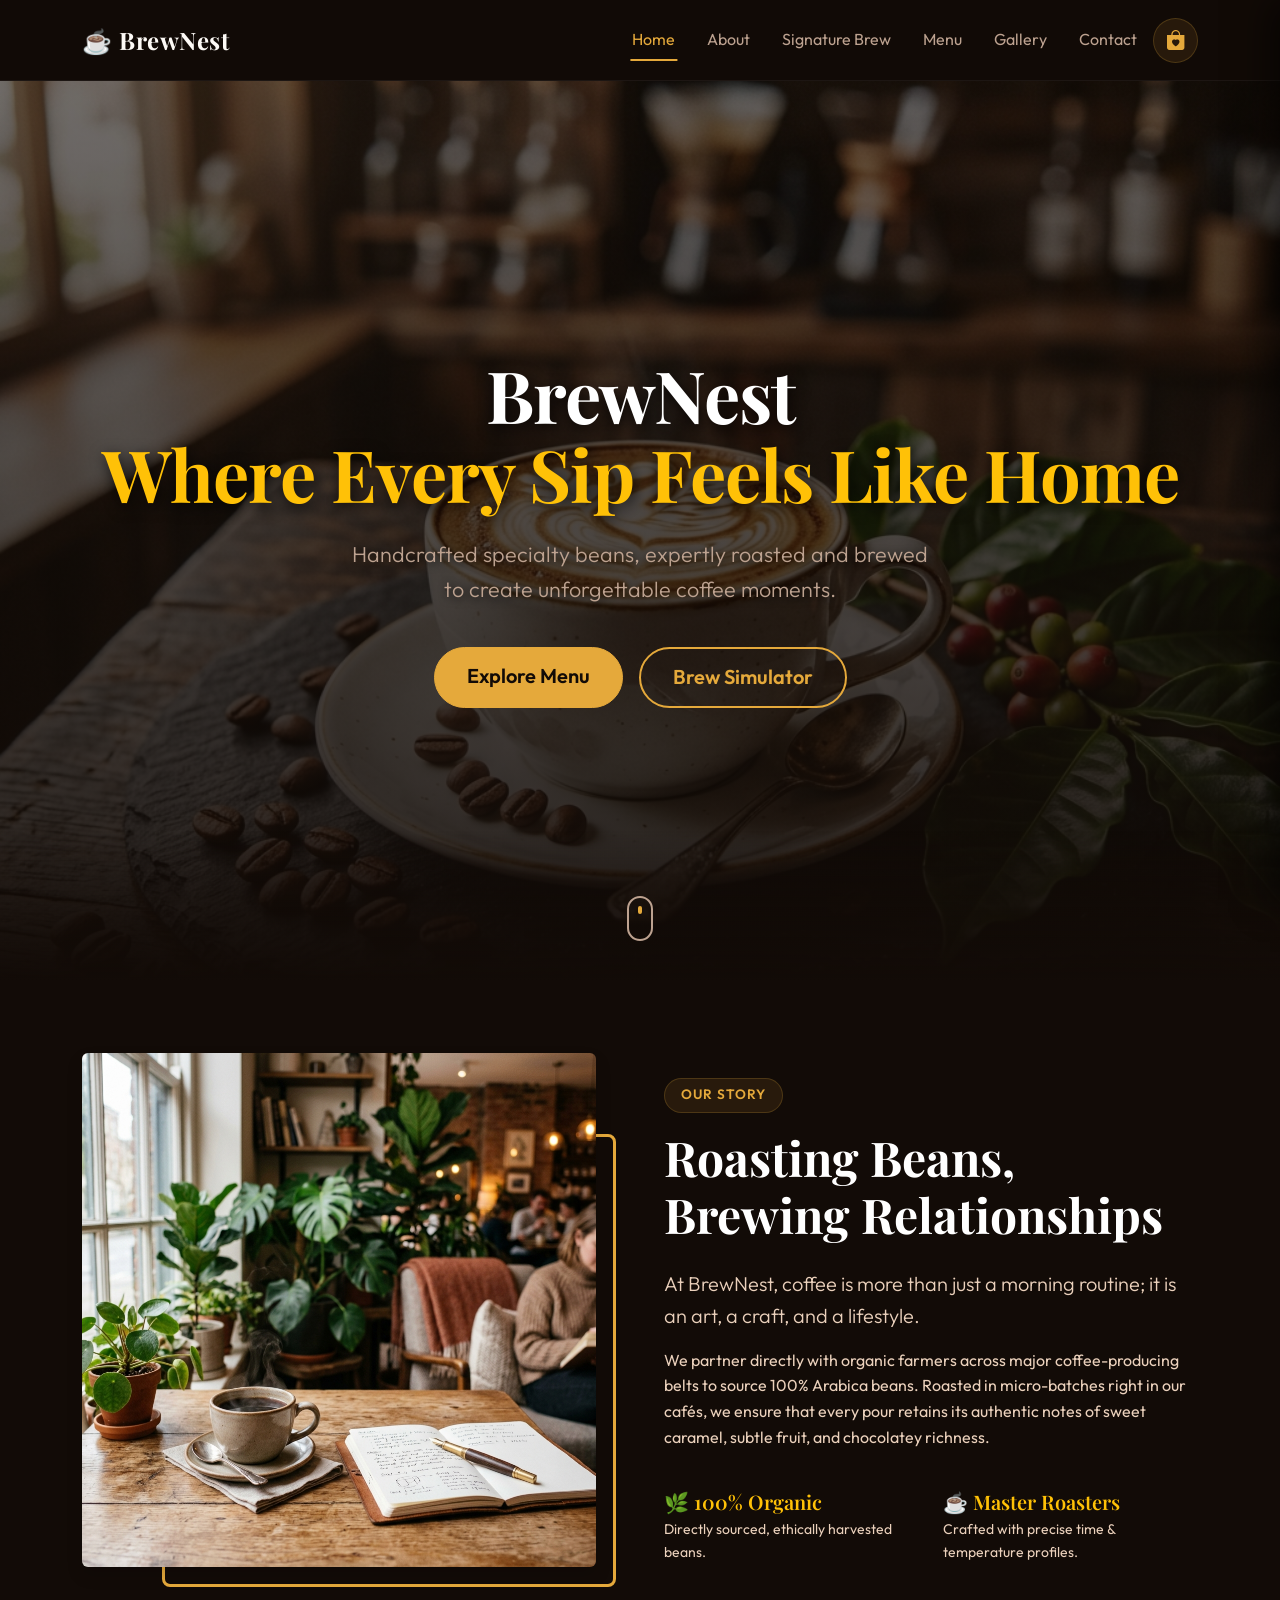
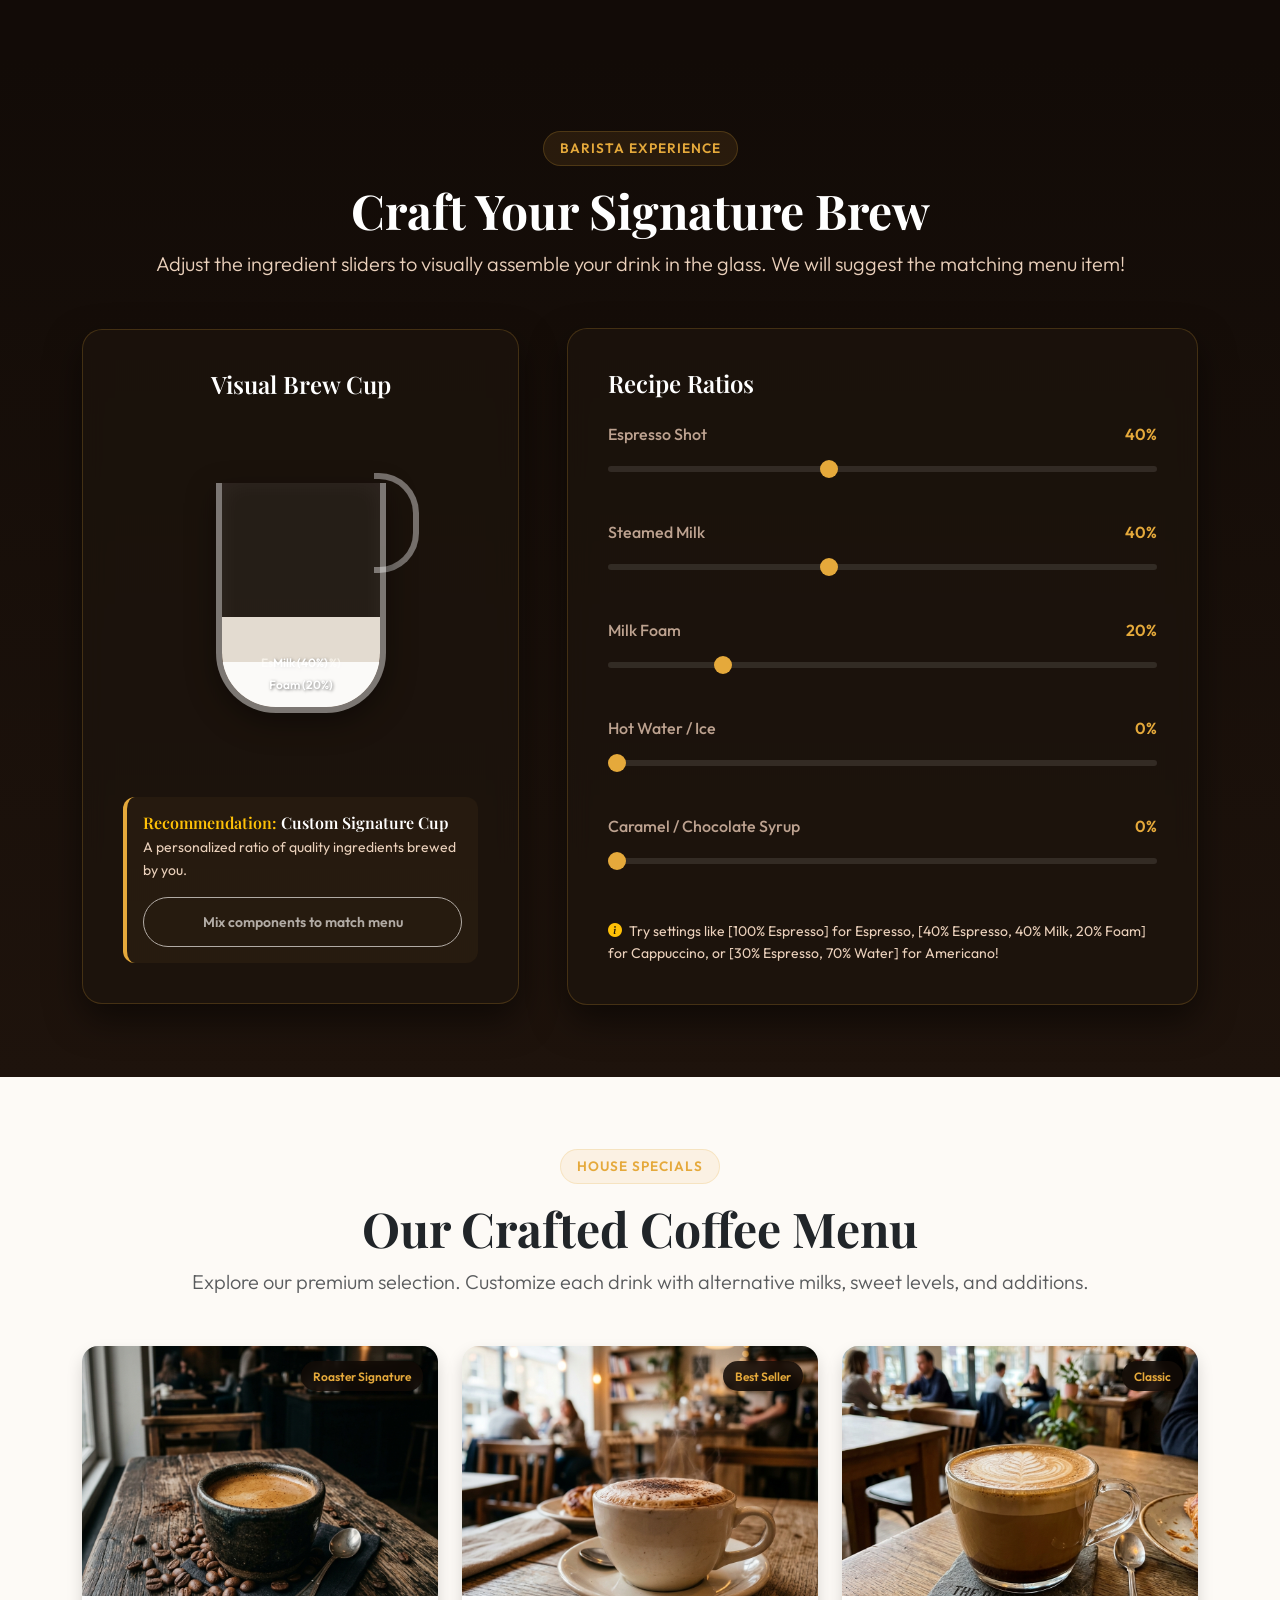
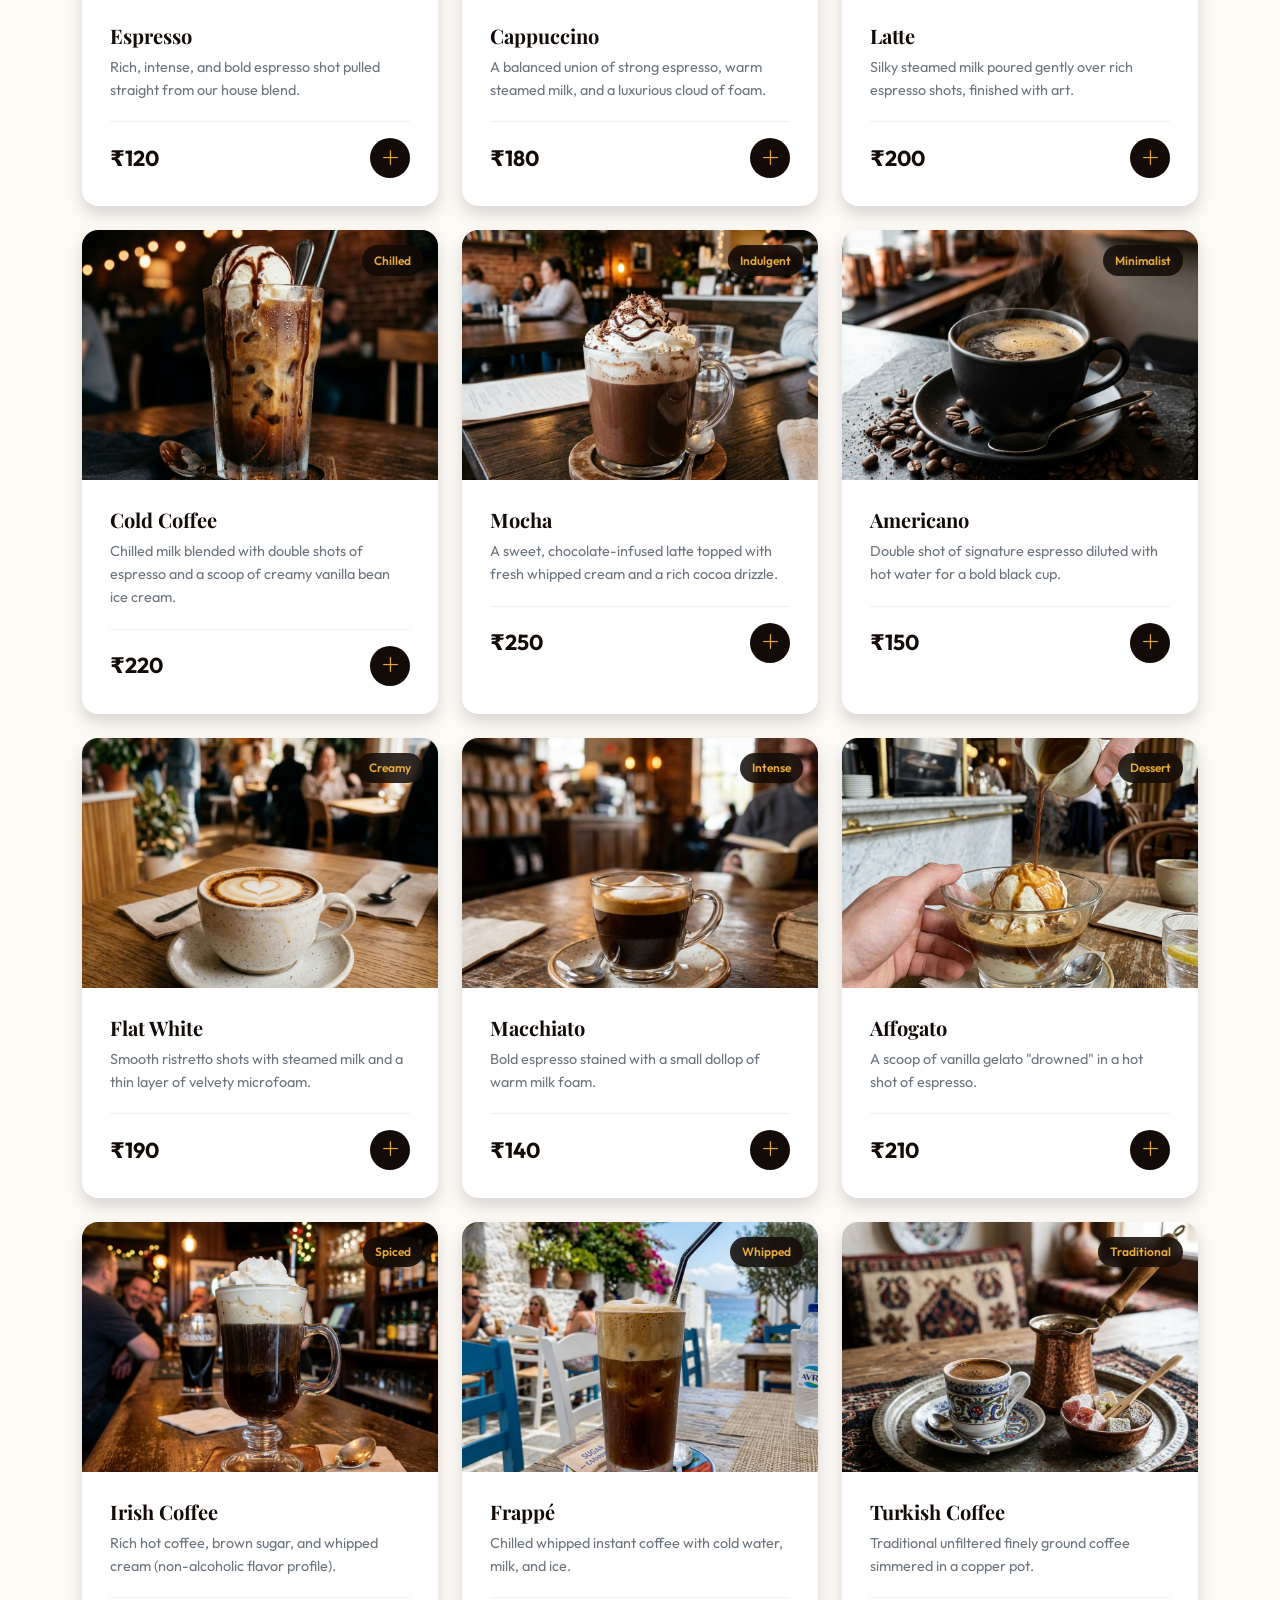
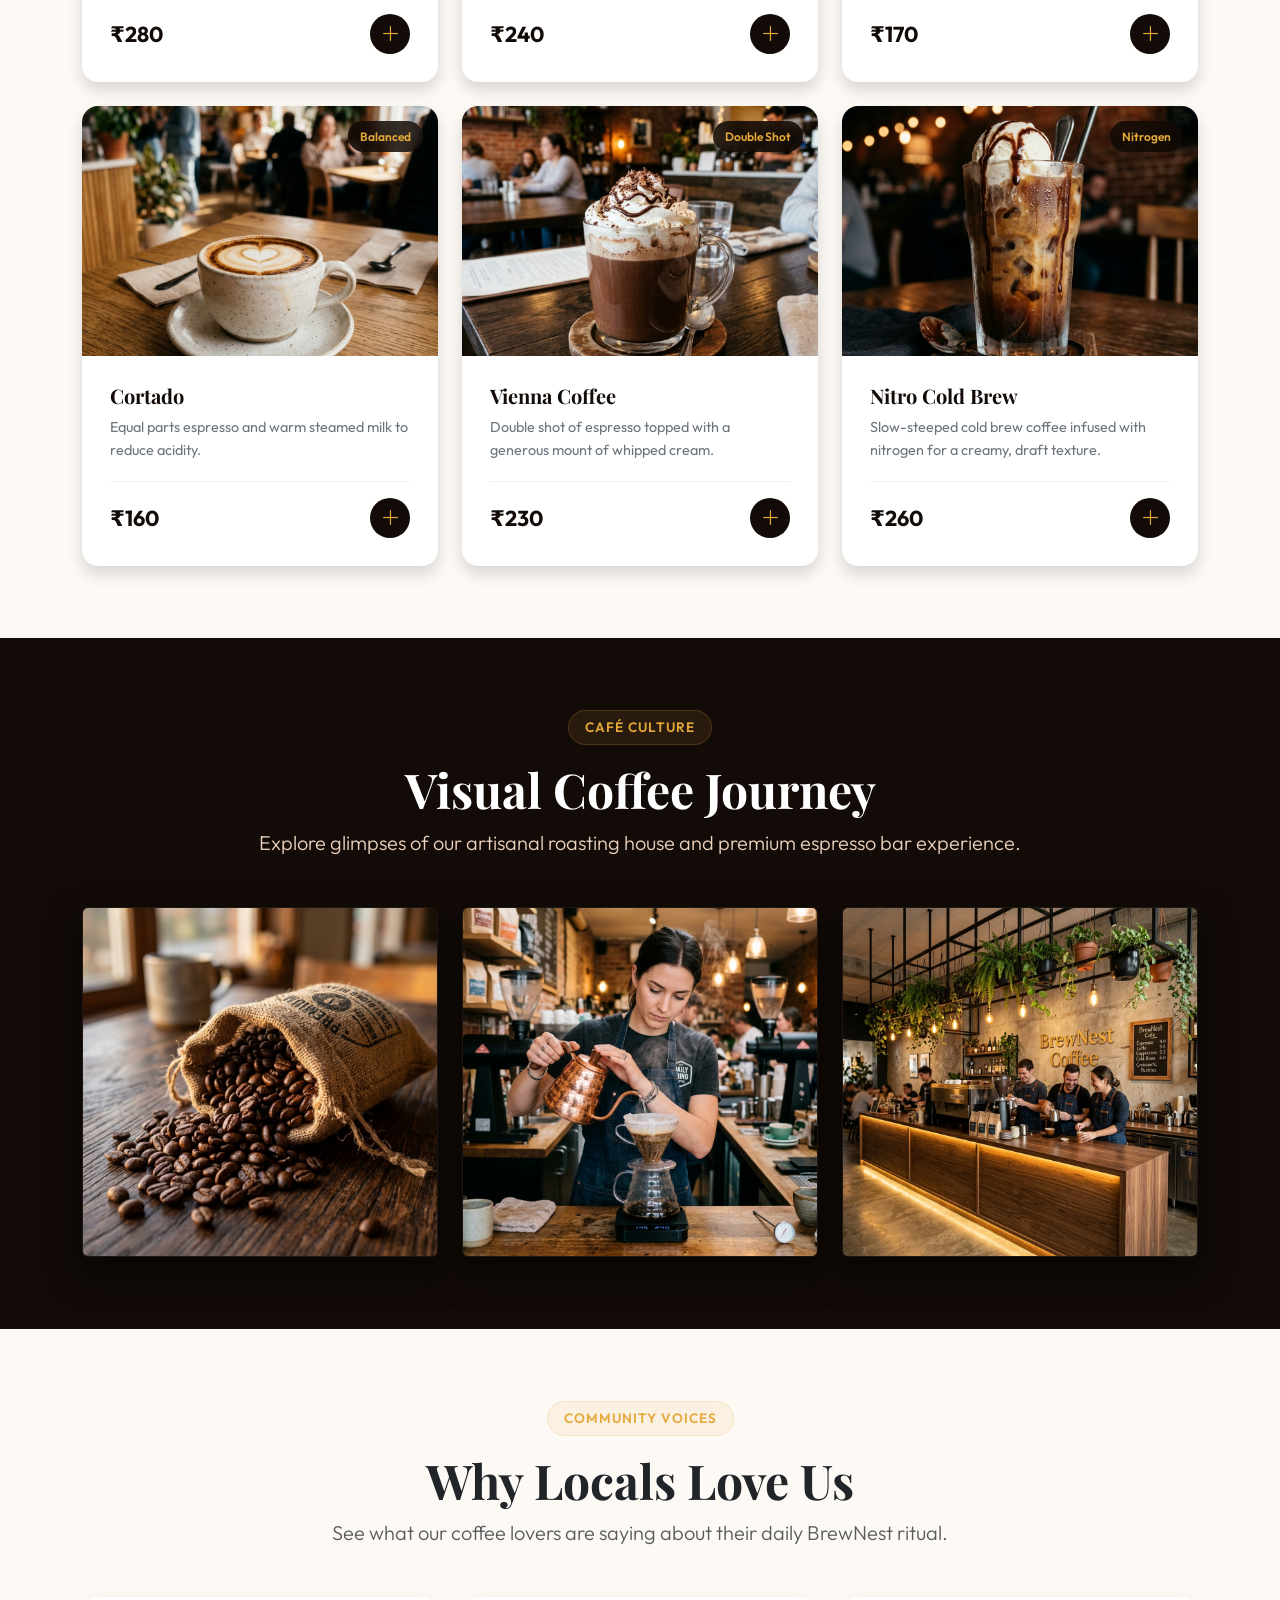
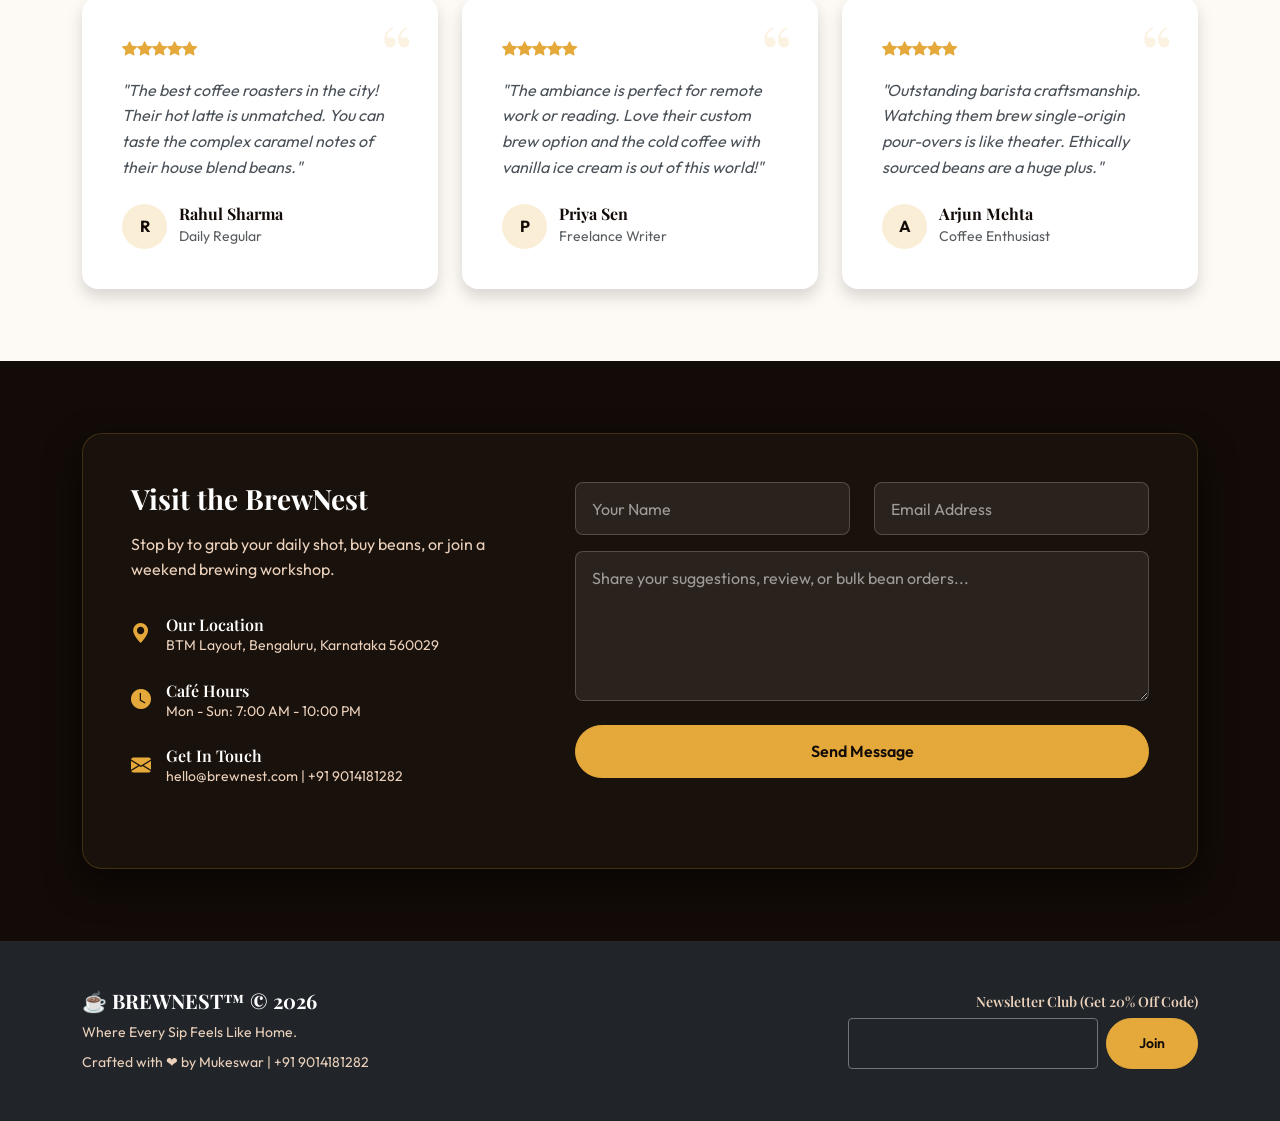
==== index.html @ 6720870b "Initial commit - BrewNest Coffee Website" ====
<!DOCTYPE html>
<html lang="en">
<head>
  <meta charset="UTF-8">
  <meta name="viewport" content="width=device-width, initial-scale=1.0">
  <title>BrewNest | Specialty Roasters & Café</title>
  
  <!-- Bootstrap 5 CSS -->
  <link href="https://cdn.jsdelivr.net/npm/bootstrap@5.3.3/dist/css/bootstrap.min.css" rel="stylesheet">
  <!-- Bootstrap Icons -->
  <link rel="stylesheet" href="https://cdn.jsdelivr.net/npm/bootstrap-icons@1.11.3/font/bootstrap-icons.min.css">
  <!-- Custom Stylesheet -->
  <link rel="stylesheet" href="css/style.css">
</head>
<body>

  <!-- Navbar -->
  <nav class="navbar navbar-expand-lg navbar-dark bg-dark sticky-top" id="mainNavbar">
    <div class="container">
      <a class="navbar-brand fw-bold" href="#">☕ BrewNest</a>
      
      <div class="d-flex align-items-center gap-3 order-lg-last">
        <!-- Shopping Cart Trigger Button -->
        <button class="cart-btn-trigger" id="cart-trigger" aria-label="Open Cart">
          <i class="bi bi-bag-heart-fill fs-5"></i>
          <span class="cart-badge" id="cartCount" style="display: none;">0</span>
        </button>
        
        <button class="navbar-toggler" type="button" data-bs-toggle="collapse" data-bs-target="#navmenu" aria-controls="navmenu" aria-expanded="false" aria-label="Toggle navigation">
          <span class="navbar-toggler-icon"></span>
        </button>
      </div>

      <div class="collapse navbar-collapse" id="navmenu">
        <ul class="navbar-nav ms-auto mb-2 mb-lg-0">
          <li class="nav-item"><a class="nav-link active" href="#home">Home</a></li>
          <li class="nav-item"><a class="nav-link" href="#about">About</a></li>
          <li class="nav-item"><a class="nav-link" href="#brew-configurator">Signature Brew</a></li>
          <li class="nav-item"><a class="nav-link" href="#menu">Menu</a></li>
          <li class="nav-item"><a class="nav-link" href="#gallery">Gallery</a></li>
          <li class="nav-item"><a class="nav-link" href="#contact">Contact</a></li>
        </ul>
      </div>
    </div>
  </nav>

  <!-- Hero Section -->
  <section id="home" class="hero">
    <div class="container text-center text-white relative-z">
      <h1 class="display-2 fw-bold mb-3">BrewNest<br><span class="text-warning">Where Every Sip Feels Like Home</span></h1>
      <p class="lead">Handcrafted specialty beans, expertly roasted and brewed to create unforgettable coffee moments.</p>
      <div class="hero-ctas d-flex gap-3 justify-content-center mt-4 flex-wrap">
        <a href="#menu" class="btn btn-gold btn-lg">Explore Menu</a>
        <a href="#brew-configurator" class="btn btn-outline-gold btn-lg">Brew Simulator</a>
      </div>
    </div>
    <!-- Bottom Glow and Parallax overlay -->
    <div class="hero-overlay-gfx"></div>
    <div class="scroll-indicator">
      <div class="scroll-mouse">
        <div class="scroll-wheel"></div>
      </div>
    </div>
  </section>

  <!-- About Section -->
  <section id="about" class="py-5">
    <div class="container py-4">
      <div class="row align-items-center g-5">
        <div class="col-lg-6">
          <div class="about-img-container">
            <img src="images/about.jpg" class="img-fluid rounded shadow" alt="Cozy Coffee Corner">
          </div>
        </div>
        <div class="col-lg-6">
          <span class="about-badge">OUR STORY</span>
          <h2 class="display-5 fw-bold text-white mb-4">Roasting Beans, Brewing Relationships</h2>
          <p class="lead text-muted">
            At BrewNest, coffee is more than just a morning routine; it is an art, a craft, and a lifestyle. 
          </p>
          <p class="text-muted">
            We partner directly with organic farmers across major coffee-producing belts to source 100% Arabica beans. Roasted in micro-batches right in our cafés, we ensure that every pour retains its authentic notes of sweet caramel, subtle fruit, and chocolatey richness.
          </p>
          <div class="row g-4 mt-2">
            <div class="col-sm-6">
              <h5 class="text-warning mb-1">🌿 100% Organic</h5>
              <p class="small text-muted mb-0">Directly sourced, ethically harvested beans.</p>
            </div>
            <div class="col-sm-6">
              <h5 class="text-warning mb-1">☕ Master Roasters</h5>
              <p class="small text-muted mb-0">Crafted with precise time & temperature profiles.</p>
            </div>
          </div>
        </div>
      </div>
    </div>
  </section>

  <!-- Interactive Brew Configurator Section -->
  <section id="brew-configurator" class="py-5">
    <div class="container py-4">
      <div class="text-center mb-5">
        <span class="about-badge">BARISTA EXPERIENCE</span>
        <h2 class="display-5 fw-bold text-white">Craft Your Signature Brew</h2>
        <p class="lead text-muted max-600 mx-auto">Adjust the ingredient sliders to visually assemble your drink in the glass. We will suggest the matching menu item!</p>
      </div>

      <div class="row align-items-center g-5">
        <!-- The visual Mug simulator -->
        <div class="col-lg-5">
          <div class="glass-panel brew-card text-center d-flex flex-column justify-content-between h-100">
            <h4 class="text-white mb-4">Visual Brew Cup</h4>
            
            <div class="cup-container">
              <div class="glass-mug">
                <!-- Liquid layers -->
                <div class="liquid-layer layer-foam" id="layerFoam"></div>
                <div class="liquid-layer layer-milk" id="layerMilk"></div>
                <div class="liquid-layer layer-espresso" id="layerEspresso"></div>
                <div class="liquid-layer layer-syrup" id="layerSyrup"></div>
                <div class="liquid-layer layer-water" id="layerWater"></div>
              </div>
              <div class="glass-handle"></div>
            </div>

            <!-- Dynamic Recommendation Box -->
            <div class="brew-feedback-box p-3 mt-4 text-start">
              <h6 class="text-warning mb-1">Recommendation: <span id="recommendedDrinkName" class="text-white">Custom Brew</span></h6>
              <p class="small text-muted mb-3" id="recommendedDrinkDesc">Mix ingredients to discover matches.</p>
              <button class="btn btn-gold btn-sm w-100" id="btnBrewAdd" disabled>Mix components to match menu</button>
            </div>
          </div>
        </div>

        <!-- The sliders -->
        <div class="col-lg-7">
          <div class="glass-panel brew-card h-100 d-flex flex-column justify-content-center">
            <h4 class="text-white mb-4">Recipe Ratios</h4>
            
            <div class="brew-sliders">
              <!-- Espresso Slider -->
              <div class="mb-4">
                <label for="sliderEspresso" class="form-label">Espresso Shot <span id="espressoVal">40%</span></label>
                <input type="range" class="brew-slider-input" id="sliderEspresso" min="0" max="100" value="40">
              </div>

              <!-- Steamed Milk Slider -->
              <div class="mb-4">
                <label for="sliderMilk" class="form-label">Steamed Milk <span id="milkVal">40%</span></label>
                <input type="range" class="brew-slider-input" id="sliderMilk" min="0" max="100" value="40">
              </div>

              <!-- Foam Slider -->
              <div class="mb-4">
                <label for="sliderFoam" class="form-label">Milk Foam <span id="foamVal">20%</span></label>
                <input type="range" class="brew-slider-input" id="sliderFoam" min="0" max="100" value="20">
              </div>

              <!-- Water Slider -->
              <div class="mb-4">
                <label for="sliderWater" class="form-label">Hot Water / Ice <span id="waterVal">0%</span></label>
                <input type="range" class="brew-slider-input" id="sliderWater" min="0" max="100" value="0">
              </div>

              <!-- Syrup Slider -->
              <div class="mb-4">
                <label for="sliderSyrup" class="form-label">Caramel / Chocolate Syrup <span id="syrupVal">0%</span></label>
                <input type="range" class="brew-slider-input" id="sliderSyrup" min="0" max="100" value="0">
              </div>
            </div>
            
            <p class="small text-muted mt-2 mb-0"><i class="bi bi-info-circle-fill text-warning me-1"></i> Try settings like [100% Espresso] for Espresso, [40% Espresso, 40% Milk, 20% Foam] for Cappuccino, or [30% Espresso, 70% Water] for Americano!</p>
          </div>
        </div>
      </div>
    </div>
  </section>

  <!-- Menu Section -->
  <section id="menu" class="py-5">
    <div class="container py-4">
      <div class="text-center mb-5">
        <span class="about-badge">HOUSE SPECIALS</span>
        <h2 class="display-5 fw-bold text-dark">Our Crafted Coffee Menu</h2>
        <p class="lead text-muted max-600 mx-auto">Explore our premium selection. Customize each drink with alternative milks, sweet levels, and additions.</p>
      </div>

      <div class="row g-4">
        <!-- Espresso -->
        <div class="col-md-6 col-lg-4">
          <div class="card menu-card shadow">
            <div class="menu-img-wrap">
              <img src="images/espresso.jpg" alt="Espresso Shot">
              <span class="menu-card-badge">Roaster Signature</span>
            </div>
            <div class="menu-card-body">
              <h5>Espresso</h5>
              <p>Rich, intense, and bold espresso shot pulled straight from our house blend.</p>
              <div class="menu-footer">
                <span class="menu-price">₹120</span>
                <button class="btn-menu-add btn-add-cart-custom" data-drink="espresso" aria-label="Customize Espresso"><i class="bi bi-plus-lg fs-5"></i></button>
              </div>
            </div>
          </div>
        </div>

        <!-- Cappuccino -->
        <div class="col-md-6 col-lg-4">
          <div class="card menu-card shadow">
            <div class="menu-img-wrap">
              <img src="images/cappuccino.jpg" alt="Cappuccino Cup">
              <span class="menu-card-badge">Best Seller</span>
            </div>
            <div class="menu-card-body">
              <h5>Cappuccino</h5>
              <p>A balanced union of strong espresso, warm steamed milk, and a luxurious cloud of foam.</p>
              <div class="menu-footer">
                <span class="menu-price">₹180</span>
                <button class="btn-menu-add btn-add-cart-custom" data-drink="cappuccino" aria-label="Customize Cappuccino"><i class="bi bi-plus-lg fs-5"></i></button>
              </div>
            </div>
          </div>
        </div>

        <!-- Latte -->
        <div class="col-md-6 col-lg-4">
          <div class="card menu-card shadow">
            <div class="menu-img-wrap">
              <img src="images/latte.jpg" alt="Caffe Latte Art">
              <span class="menu-card-badge">Classic</span>
            </div>
            <div class="menu-card-body">
              <h5>Latte</h5>
              <p>Silky steamed milk poured gently over rich espresso shots, finished with art.</p>
              <div class="menu-footer">
                <span class="menu-price">₹200</span>
                <button class="btn-menu-add btn-add-cart-custom" data-drink="latte" aria-label="Customize Latte"><i class="bi bi-plus-lg fs-5"></i></button>
              </div>
            </div>
          </div>
        </div>

        <!-- Cold Coffee -->
        <div class="col-md-6 col-lg-4">
          <div class="card menu-card shadow">
            <div class="menu-img-wrap">
              <img src="images/coldcoffee.jpg" alt="Iced Cold Coffee">
              <span class="menu-card-badge">Chilled</span>
            </div>
            <div class="menu-card-body">
              <h5>Cold Coffee</h5>
              <p>Chilled milk blended with double shots of espresso and a scoop of creamy vanilla bean ice cream.</p>
              <div class="menu-footer">
                <span class="menu-price">₹220</span>
                <button class="btn-menu-add btn-add-cart-custom" data-drink="coldcoffee" aria-label="Customize Cold Coffee"><i class="bi bi-plus-lg fs-5"></i></button>
              </div>
            </div>
          </div>
        </div>

        <!-- Mocha -->
        <div class="col-md-6 col-lg-4">
          <div class="card menu-card shadow">
            <div class="menu-img-wrap">
              <img src="images/mocha.jpg" alt="Caffe Mocha with Cream">
              <span class="menu-card-badge">Indulgent</span>
            </div>
            <div class="menu-card-body">
              <h5>Mocha</h5>
              <p>A sweet, chocolate-infused latte topped with fresh whipped cream and a rich cocoa drizzle.</p>
              <div class="menu-footer">
                <span class="menu-price">₹250</span>
                <button class="btn-menu-add btn-add-cart-custom" data-drink="mocha" aria-label="Customize Mocha"><i class="bi bi-plus-lg fs-5"></i></button>
              </div>
            </div>
          </div>
        </div>

        <!-- Americano -->
        <div class="col-md-6 col-lg-4">
          <div class="card menu-card shadow">
            <div class="menu-img-wrap">
              <img src="images/americano.jpg" alt="Americano Coffee Cup">
              <span class="menu-card-badge">Minimalist</span>
            </div>
            <div class="menu-card-body">
              <h5>Americano</h5>
              <p>Double shot of signature espresso diluted with hot water for a bold black cup.</p>
              <div class="menu-footer">
                <span class="menu-price">₹150</span>
                <button class="btn-menu-add btn-add-cart-custom" data-drink="americano" aria-label="Customize Americano"><i class="bi bi-plus-lg fs-5"></i></button>
              </div>
            </div>
          </div>
        </div>

        <!-- Flat White -->
        <div class="col-md-6 col-lg-4">
          <div class="card menu-card shadow">
            <div class="menu-img-wrap">
              <img src="images/flatwhite.jpg" alt="Flat White">
              <span class="menu-card-badge">Creamy</span>
            </div>
            <div class="menu-card-body">
              <h5>Flat White</h5>
              <p>Smooth ristretto shots with steamed milk and a thin layer of velvety microfoam.</p>
              <div class="menu-footer">
                <span class="menu-price">₹190</span>
                <button class="btn-menu-add btn-add-cart-custom" data-drink="flatwhite" aria-label="Customize Flat White"><i class="bi bi-plus-lg fs-5"></i></button>
              </div>
            </div>
          </div>
        </div>

        <!-- Macchiato -->
        <div class="col-md-6 col-lg-4">
          <div class="card menu-card shadow">
            <div class="menu-img-wrap">
              <img src="images/macchiato.jpg" alt="Macchiato">
              <span class="menu-card-badge">Intense</span>
            </div>
            <div class="menu-card-body">
              <h5>Macchiato</h5>
              <p>Bold espresso stained with a small dollop of warm milk foam.</p>
              <div class="menu-footer">
                <span class="menu-price">₹140</span>
                <button class="btn-menu-add btn-add-cart-custom" data-drink="macchiato" aria-label="Customize Macchiato"><i class="bi bi-plus-lg fs-5"></i></button>
              </div>
            </div>
          </div>
        </div>

        <!-- Affogato -->
        <div class="col-md-6 col-lg-4">
          <div class="card menu-card shadow">
            <div class="menu-img-wrap">
              <img src="images/affogato.jpg" alt="Affogato">
              <span class="menu-card-badge">Dessert</span>
            </div>
            <div class="menu-card-body">
              <h5>Affogato</h5>
              <p>A scoop of vanilla gelato "drowned" in a hot shot of espresso.</p>
              <div class="menu-footer">
                <span class="menu-price">₹210</span>
                <button class="btn-menu-add btn-add-cart-custom" data-drink="affogato" aria-label="Customize Affogato"><i class="bi bi-plus-lg fs-5"></i></button>
              </div>
            </div>
          </div>
        </div>

        <!-- Irish Coffee -->
        <div class="col-md-6 col-lg-4">
          <div class="card menu-card shadow">
            <div class="menu-img-wrap">
              <img src="images/irishcoffee.jpg" alt="Irish Coffee">
              <span class="menu-card-badge">Spiced</span>
            </div>
            <div class="menu-card-body">
              <h5>Irish Coffee</h5>
              <p>Rich hot coffee, brown sugar, and whipped cream (non-alcoholic flavor profile).</p>
              <div class="menu-footer">
                <span class="menu-price">₹280</span>
                <button class="btn-menu-add btn-add-cart-custom" data-drink="irishcoffee" aria-label="Customize Irish Coffee"><i class="bi bi-plus-lg fs-5"></i></button>
              </div>
            </div>
          </div>
        </div>

        <!-- Frappé -->
        <div class="col-md-6 col-lg-4">
          <div class="card menu-card shadow">
            <div class="menu-img-wrap">
              <img src="images/frappe.jpg" alt="Frappé">
              <span class="menu-card-badge">Whipped</span>
            </div>
            <div class="menu-card-body">
              <h5>Frappé</h5>
              <p>Chilled whipped instant coffee with cold water, milk, and ice.</p>
              <div class="menu-footer">
                <span class="menu-price">₹240</span>
                <button class="btn-menu-add btn-add-cart-custom" data-drink="frappe" aria-label="Customize Frappé"><i class="bi bi-plus-lg fs-5"></i></button>
              </div>
            </div>
          </div>
        </div>

        <!-- Turkish Coffee -->
        <div class="col-md-6 col-lg-4">
          <div class="card menu-card shadow">
            <div class="menu-img-wrap">
              <img src="images/turkishcoffee.jpg" alt="Turkish Coffee">
              <span class="menu-card-badge">Traditional</span>
            </div>
            <div class="menu-card-body">
              <h5>Turkish Coffee</h5>
              <p>Traditional unfiltered finely ground coffee simmered in a copper pot.</p>
              <div class="menu-footer">
                <span class="menu-price">₹170</span>
                <button class="btn-menu-add btn-add-cart-custom" data-drink="turkishcoffee" aria-label="Customize Turkish Coffee"><i class="bi bi-plus-lg fs-5"></i></button>
              </div>
            </div>
          </div>
        </div>

        <!-- Cortado -->
        <div class="col-md-6 col-lg-4">
          <div class="card menu-card shadow">
            <div class="menu-img-wrap">
              <img src="images/cortado.jpg" alt="Cortado">
              <span class="menu-card-badge">Balanced</span>
            </div>
            <div class="menu-card-body">
              <h5>Cortado</h5>
              <p>Equal parts espresso and warm steamed milk to reduce acidity.</p>
              <div class="menu-footer">
                <span class="menu-price">₹160</span>
                <button class="btn-menu-add btn-add-cart-custom" data-drink="cortado" aria-label="Customize Cortado"><i class="bi bi-plus-lg fs-5"></i></button>
              </div>
            </div>
          </div>
        </div>

        <!-- Vienna Coffee -->
        <div class="col-md-6 col-lg-4">
          <div class="card menu-card shadow">
            <div class="menu-img-wrap">
              <img src="images/viennacoffee.jpg" alt="Vienna Coffee">
              <span class="menu-card-badge">Double Shot</span>
            </div>
            <div class="menu-card-body">
              <h5>Vienna Coffee</h5>
              <p>Double shot of espresso topped with a generous mount of whipped cream.</p>
              <div class="menu-footer">
                <span class="menu-price">₹230</span>
                <button class="btn-menu-add btn-add-cart-custom" data-drink="viennacoffee" aria-label="Customize Vienna Coffee"><i class="bi bi-plus-lg fs-5"></i></button>
              </div>
            </div>
          </div>
        </div>

        <!-- Nitro Cold Brew -->
        <div class="col-md-6 col-lg-4">
          <div class="card menu-card shadow">
            <div class="menu-img-wrap">
              <img src="images/nitrocoldbrew.jpg" alt="Nitro Cold Brew">
              <span class="menu-card-badge">Nitrogen</span>
            </div>
            <div class="menu-card-body">
              <h5>Nitro Cold Brew</h5>
              <p>Slow-steeped cold brew coffee infused with nitrogen for a creamy, draft texture.</p>
              <div class="menu-footer">
                <span class="menu-price">₹260</span>
                <button class="btn-menu-add btn-add-cart-custom" data-drink="nitrocoldbrew" aria-label="Customize Nitro Cold Brew"><i class="bi bi-plus-lg fs-5"></i></button>
              </div>
            </div>
          </div>
        </div>
      </div>
    </div>
  </section>

  <!-- Gallery Section -->
  <section id="gallery" class="py-5">
    <div class="container py-4">
      <div class="text-center mb-5">
        <span class="about-badge">CAFÉ CULTURE</span>
        <h2 class="display-5 fw-bold text-white">Visual Coffee Journey</h2>
        <p class="lead text-muted max-600 mx-auto">Explore glimpses of our artisanal roasting house and premium espresso bar experience.</p>
      </div>

      <div class="row g-4 gallery-grid">
        <div class="col-md-4">
          <img src="images/g1.jpg" class="img-fluid rounded" alt="Fresh Roasted Coffee Beans" data-index="0">
        </div>
        <div class="col-md-4">
          <img src="images/g2.jpg" class="img-fluid rounded" alt="Barista Hand Drip Pour-over" data-index="1">
        </div>
        <div class="col-md-4">
          <img src="images/g3.jpg" class="img-fluid rounded" alt="Specialty Café Modern Counter" data-index="2">
        </div>
      </div>
    </div>
  </section>

  <!-- Testimonials Section -->
  <section class="py-5 testimonials">
    <div class="container py-4">
      <div class="text-center mb-5">
        <span class="about-badge">COMMUNITY VOICES</span>
        <h2 class="display-5 fw-bold text-dark">Why Locals Love Us</h2>
        <p class="lead text-muted max-600 mx-auto">See what our coffee lovers are saying about their daily BrewNest ritual.</p>
      </div>

      <div class="row g-4">
        <!-- Review 1 -->
        <div class="col-md-4">
          <div class="card review-card shadow">
            <div class="review-stars">
              <i class="bi bi-star-fill"></i><i class="bi bi-star-fill"></i><i class="bi bi-star-fill"></i><i class="bi bi-star-fill"></i><i class="bi bi-star-fill"></i>
            </div>
            <p>"The best coffee roasters in the city! Their hot latte is unmatched. You can taste the complex caramel notes of their house blend beans."</p>
            <div class="review-author">
              <div class="review-avatar">R</div>
              <div>
                <h6>Rahul Sharma</h6>
                <span class="small text-muted">Daily Regular</span>
              </div>
            </div>
          </div>
        </div>

        <!-- Review 2 -->
        <div class="col-md-4">
          <div class="card review-card shadow">
            <div class="review-stars">
              <i class="bi bi-star-fill"></i><i class="bi bi-star-fill"></i><i class="bi bi-star-fill"></i><i class="bi bi-star-fill"></i><i class="bi bi-star-fill"></i>
            </div>
            <p>"The ambiance is perfect for remote work or reading. Love their custom brew option and the cold coffee with vanilla ice cream is out of this world!"</p>
            <div class="review-author">
              <div class="review-avatar">P</div>
              <div>
                <h6>Priya Sen</h6>
                <span class="small text-muted">Freelance Writer</span>
              </div>
            </div>
          </div>
        </div>

        <!-- Review 3 -->
        <div class="col-md-4">
          <div class="card review-card shadow">
            <div class="review-stars">
              <i class="bi bi-star-fill"></i><i class="bi bi-star-fill"></i><i class="bi bi-star-fill"></i><i class="bi bi-star-fill"></i><i class="bi bi-star-fill"></i>
            </div>
            <p>"Outstanding barista craftsmanship. Watching them brew single-origin pour-overs is like theater. Ethically sourced beans are a huge plus."</p>
            <div class="review-author">
              <div class="review-avatar">A</div>
              <div>
                <h6>Arjun Mehta</h6>
                <span class="small text-muted">Coffee Enthusiast</span>
              </div>
            </div>
          </div>
        </div>
      </div>
    </div>
  </section>

  <!-- Contact Section -->
  <section id="contact" class="py-5">
    <div class="container py-4">
      <div class="glass-panel contact-card">
        <div class="row g-5">
          <!-- Information Column -->
          <div class="col-lg-5">
            <h3 class="text-white fw-bold mb-3">Visit the BrewNest</h3>
            <p class="text-muted">Stop by to grab your daily shot, buy beans, or join a weekend brewing workshop.</p>
            
            <ul class="contact-info-list">
              <li>
                <i class="bi bi-geo-alt-fill"></i>
                <div>
                  <h6 class="text-white mb-0">Our Location</h6>
                  <p class="small">BTM Layout, Bengaluru, Karnataka 560029</p>
                </div>
              </li>
              <li>
                <i class="bi bi-clock-fill"></i>
                <div>
                  <h6 class="text-white mb-0">Café Hours</h6>
                  <p class="small">Mon - Sun: 7:00 AM - 10:00 PM</p>
                </div>
              </li>
              <li>
                <i class="bi bi-envelope-fill"></i>
                <div>
                  <h6 class="text-white mb-0">Get In Touch</h6>
                  <p class="small">hello@brewnest.com | +91 9014181282</p>
                </div>
              </li>
            </ul>
          </div>

          <!-- Form Column -->
          <div class="col-lg-7">
            <form id="contactForm" class="contact-form">
              <div class="row">
                <div class="col-md-6 mb-3">
                  <input type="text" class="form-control" id="contactName" placeholder="Your Name" required>
                </div>
                <div class="col-md-6 mb-3">
                  <input type="email" class="form-control" id="contactEmail" placeholder="Email Address" required>
                </div>
                <div class="col-12 mb-4">
                  <textarea class="form-control" id="contactMsg" rows="5" placeholder="Share your suggestions, review, or bulk bean orders..." required></textarea>
                </div>
                <div class="col-12">
                  <button type="submit" class="btn btn-gold w-100">Send Message</button>
                </div>
              </div>
            </form>
        </div>
      </div>
    </div>
  </section>

  <!-- Footer -->
  <footer class="bg-dark text-white py-5">
    <div class="container">
      <div class="row g-4 align-items-center justify-content-between">
        <div class="col-md-6 text-center text-md-start">
          <h5 class="fw-bold mb-2">☕ BREWNEST™ © 2026</h5>
          <p class="small text-muted mb-2">Where Every Sip Feels Like Home.</p>
          <p class="small text-muted mb-0">Crafted with ❤️ by Mukeswar | +91 9014181282</p>
        </div>
        
        <div class="col-md-6 text-center text-md-end">
          <h6 class="small text-muted mb-2">Newsletter Club (Get 20% Off Code)</h6>
          <form id="newsletterForm" class="d-flex gap-2 justify-content-center justify-content-md-end">
            <input type="email" class="form-control form-control-sm bg-transparent text-white border-secondary" placeholder="Enter email" style="max-width: 250px;" required>
            <button class="btn btn-gold btn-sm" type="submit">Join</button>
          </form>
        </div>
      </div>
    </div>
  </footer>

  <!-- SHOPPING CART SLIDE DRAWER -->
  <div class="cart-drawer-backdrop" id="cartBackdrop"></div>
  <div class="cart-drawer" id="cartDrawer">
    <div class="cart-header">
      <h4>Order Tray</h4>
      <button class="cart-close-btn" id="cartClose" aria-label="Close Order Tray">✕</button>
    </div>
    
    <!-- Items container -->
    <div class="cart-body" id="cartItems">
      <!-- Generated dynamically by script.js -->
    </div>
    
    <!-- Totals and checkout -->
    <div class="cart-footer">
      <div class="cart-total-row">
        <span>Subtotal</span>
        <span id="cartSubtotal">₹0</span>
      </div>
      <div class="cart-total-row">
        <span>Coupon Discount</span>
        <span id="cartDiscount" class="text-success">-₹0</span>
      </div>
      
      <!-- Promo code entry -->
      <div class="cart-coupon-wrap">
        <input type="text" class="cart-coupon-input" id="couponInput" placeholder="Promo Code (HAVEN20)">
        <button class="btn-apply-coupon" id="btnApplyCoupon">Apply</button>
      </div>

      <div class="cart-total-row grand-total">
        <span>Total Amount</span>
        <span id="cartGrandTotal">₹0</span>
      </div>

      <button class="cart-checkout-btn mt-3" id="btnCheckout" disabled>
        Place Order <i class="bi bi-arrow-right-short"></i>
      </button>
    </div>
  </div>

  <!-- DRINK CUSTOMIZATION BOOTSTRAP MODAL -->
  <div class="modal fade" id="drinkCustomizerModal" tabindex="-1" aria-labelledby="customizerModalLabel" aria-hidden="true">
    <div class="modal-dialog modal-dialog-centered">
      <div class="modal-content custom-modal">
        <div class="modal-header custom-modal-header">
          <h5 class="modal-title font-serif" id="customizerModalLabel">Customize Your Drink</h5>
          <button type="button" class="btn-close btn-close-white" data-bs-dismiss="modal" aria-label="Close"></button>
        </div>
        <div class="modal-body custom-modal-body">
          
          <!-- Drink Preview -->
          <div class="modal-drink-preview">
            <img src="" id="modalDrinkImg" alt="Drink Preview">
            <div>
              <h4 id="modalDrinkName" class="text-white mb-1">Drink Name</h4>
              <p id="modalDrinkDesc" class="small text-muted mb-0">Description goes here.</p>
            </div>
          </div>

          <!-- Milk Selection -->
          <div class="customization-section">
            <h7>Milk Base</h7>
            <div class="option-pill-group">
              <div class="option-pill">
                <input type="radio" name="milkType" id="milkWhole" value="whole" checked>
                <label for="milkWhole">Whole Milk</label>
              </div>
              <div class="option-pill">
                <input type="radio" name="milkType" id="milkOat" value="oat">
                <label for="milkOat">Oat Milk (+₹40)</label>
              </div>
              <div class="option-pill">
                <input type="radio" name="milkType" id="milkAlmond" value="almond">
                <label for="milkAlmond">Almond (+₹40)</label>
              </div>
            </div>
          </div>

          <!-- Sweetness Selection -->
          <div class="customization-section">
            <h7>Sweetness Level</h7>
            <div class="option-pill-group">
              <div class="option-pill">
                <input type="radio" name="sweetness" id="sweetNone" value="unsweetened">
                <label for="sweetNone">Unsweetened</label>
              </div>
              <div class="option-pill">
                <input type="radio" name="sweetness" id="sweetMedium" value="medium" checked>
                <label for="sweetMedium">Medium</label>
              </div>
              <div class="option-pill">
                <input type="radio" name="sweetness" id="sweetExtra" value="extra sweet">
                <label for="sweetExtra">Extra Sweet</label>
              </div>
            </div>
          </div>

          <!-- Addons -->
          <div class="customization-section">
            <h7>Additions</h7>
            <label class="option-checkbox-row" for="addonEspresso">
              <span>Extra Espresso Shot (+₹50)</span>
              <input type="checkbox" id="addonEspresso" class="custom-addon">
            </label>
            <label class="option-checkbox-row" for="addonCream">
              <span>Whipped Cream (+₹30)</span>
              <input type="checkbox" id="addonCream" class="custom-addon">
            </label>
            <label class="option-checkbox-row" for="addonDrizzle">
              <span>Caramel Drizzle (+₹20)</span>
              <input type="checkbox" id="addonDrizzle" class="custom-addon">
            </label>
          </div>

          <!-- Quantity Selection -->
          <div class="customization-section d-flex justify-content-between align-items-center border-top border-secondary pt-3 mt-3">
            <h7 class="mb-0">Quantity</h7>
            <div class="d-flex align-items-center gap-3">
              <button type="button" class="qty-btn" id="btnModalMinus">-</button>
              <span id="modalQty" class="fw-bold fs-5">1</span>
              <button type="button" class="qty-btn" id="btnModalPlus">+</button>
            </div>
          </div>

        </div>
        <div class="modal-footer custom-modal-footer">
          <div class="w-100 d-flex align-items-center justify-content-between">
            <span class="fs-4 fw-bold text-white" id="modalDrinkPrice">₹0</span>
            <button type="button" class="btn btn-gold px-4" id="btnConfirmAdd">Add to Order</button>
          </div>
        </div>
      </div>
    </div>
  </div>

  <!-- GALLERY LIGHTBOX MODAL -->
  <div class="lightbox-modal" id="lightboxModal">
    <div class="lightbox-content">
      <button class="lightbox-close" aria-label="Close Lightbox">✕</button>
      <button class="lightbox-nav-btn lightbox-prev" aria-label="Previous Image">⏴</button>
      <img src="" class="lightbox-img" alt="Enlarged Image">
      <button class="lightbox-nav-btn lightbox-next" aria-label="Next Image">⏵</button>
    </div>
  </div>

  <!-- Bootstrap 5 Bundle JS -->
  <script src="https://cdn.jsdelivr.net/npm/bootstrap@5.3.3/dist/js/bootstrap.bundle.min.js"></script>
  <!-- Custom JS -->
  <script src="js/script.js"></script>
</body>
</html>
---- css/style.css ----
/* Import Fonts */
@import url('https://fonts.googleapis.com/css2?family=Outfit:wght@300;400;500;600;700&family=Playfair+Display:ital,wght@0,400;0,600;0,700;1,400&display=swap');

/* CSS Variables for Premium Design System */
:root {
  --color-primary: #e5a93b;      /* Warm Gold */
  --color-primary-dark: #b8832a; /* Darker Gold for hover states */
  --color-bg-dark: #120b07;      /* Deep Coffee bean black */
  --color-bg-card: #1d140e;      /* Roasted dark brown */
  --color-bg-light: #fdfaf6;     /* Creamy oat milk white */
  --color-text-dark: #120b07;    /* Slate/Dark brown for light sections */
  --color-text-light: #fdfaf6;   /* Creamy white for dark sections */
  --color-text-muted: #bda290;   /* Muted roasted brown text */
  --color-glass-bg: rgba(29, 20, 14, 0.7);
  --color-glass-border: rgba(229, 169, 59, 0.2);
  --font-serif: 'Playfair Display', Georgia, serif;
  --font-sans: 'Outfit', system-ui, -apple-system, sans-serif;
  --transition-smooth: all 0.4s cubic-bezier(0.16, 1, 0.3, 1);
  --box-shadow-premium: 0 15px 35px rgba(0, 0, 0, 0.5);
  --box-shadow-glow: 0 0 20px rgba(229, 169, 59, 0.35);
}

/* Base Reset & Typography */
* {
  margin: 0;
  padding: 0;
  box-sizing: border-box;
  scroll-behavior: smooth;
}

body {
  font-family: var(--font-sans);
  background-color: var(--color-bg-dark);
  color: var(--color-text-light);
  overflow-x: hidden;
  line-height: 1.6;
}

h1, h2, h3, h4, h5, h6, .font-serif {
  font-family: var(--font-serif);
  font-weight: 600;
}

/* Glassmorphism Classes */
.glass-panel {
  background: var(--color-glass-bg);
  backdrop-filter: blur(12px);
  -webkit-backdrop-filter: blur(12px);
  border: 1px solid var(--color-glass-border);
}

/* Navbar Upgrades */
.navbar {
  transition: var(--transition-smooth);
  padding: 1rem 0;
  border-bottom: 1px solid rgba(255, 255, 255, 0.05);
  background: rgba(18, 11, 7, 0.95) !important;
}

.navbar.scrolled {
  background: rgba(18, 11, 7, 0.85) !important;
  backdrop-filter: blur(20px);
  -webkit-backdrop-filter: blur(20px);
  padding: 0.6rem 0;
  border-bottom: 1px solid var(--color-glass-border);
  box-shadow: 0 10px 30px rgba(0, 0, 0, 0.3);
}

.navbar-brand {
  font-family: var(--font-serif);
  font-size: 1.5rem;
  letter-spacing: 0.5px;
  color: var(--color-text-light) !important;
}

.navbar-brand span {
  color: var(--color-primary);
}

.nav-link {
  color: var(--color-text-muted) !important;
  font-weight: 400;
  margin: 0 0.5rem;
  position: relative;
  transition: var(--transition-smooth);
}

.nav-link:hover, .nav-link.active {
  color: var(--color-primary) !important;
}

.nav-link::after {
  content: '';
  position: absolute;
  width: 0;
  height: 2px;
  bottom: 0;
  left: 50%;
  background-color: var(--color-primary);
  transition: var(--transition-smooth);
  transform: translateX(-50%);
}

.nav-link:hover::after, .nav-link.active::after {
  width: 80%;
}

/* Cart Toggle Button */
.cart-btn-trigger {
  position: relative;
  background: rgba(229, 169, 59, 0.1);
  border: 1px solid var(--color-glass-border);
  color: var(--color-primary);
  width: 45px;
  height: 45px;
  border-radius: 50%;
  display: flex;
  align-items: center;
  justify-content: center;
  cursor: pointer;
  transition: var(--transition-smooth);
  outline: none;
}

.cart-btn-trigger:hover {
  background: var(--color-primary);
  color: var(--color-bg-dark);
  box-shadow: var(--box-shadow-glow);
  transform: scale(1.05);
}

.cart-badge {
  position: absolute;
  top: -5px;
  right: -5px;
  background: #ff3333;
  color: white;
  border-radius: 50%;
  width: 20px;
  height: 20px;
  font-size: 11px;
  font-weight: bold;
  display: flex;
  align-items: center;
  justify-content: center;
  box-shadow: 0 2px 5px rgba(0, 0, 0, 0.3);
  animation: popBadge 0.3s ease-out;
}

@keyframes popBadge {
  0% { transform: scale(0); }
  80% { transform: scale(1.2); }
  100% { transform: scale(1); }
}

/* Hero Section */
.hero {
  position: relative;
  height: 100vh;
  background: linear-gradient(rgba(18, 11, 7, 0.6), rgba(18, 11, 7, 0.9)), url("../images/hero.jpg") center/cover no-repeat;
  display: flex;
  align-items: center;
  justify-content: center;
  overflow: hidden;
}

.hero-overlay-gfx {
  position: absolute;
  bottom: 0;
  left: 0;
  width: 100%;
  height: 150px;
  background: linear-gradient(to top, var(--color-bg-dark), transparent);
  z-index: 2;
}

.hero h1 {
  font-size: 4.5rem;
  font-weight: 700;
  letter-spacing: -1px;
  line-height: 1.1;
  text-shadow: 2px 4px 15px rgba(0, 0, 0, 0.8);
  opacity: 0;
  transform: translateY(30px);
  animation: fadeInUp 1s cubic-bezier(0.16, 1, 0.3, 1) forwards;
}

.hero p {
  font-size: 1.35rem;
  color: var(--color-text-muted);
  max-width: 600px;
  margin: 1.5rem auto 2.5rem;
  text-shadow: 1px 2px 8px rgba(0, 0, 0, 0.8);
  opacity: 0;
  transform: translateY(30px);
  animation: fadeInUp 1s cubic-bezier(0.16, 1, 0.3, 1) 0.2s forwards;
}

.hero-ctas {
  opacity: 0;
  transform: translateY(30px);
  animation: fadeInUp 1s cubic-bezier(0.16, 1, 0.3, 1) 0.4s forwards;
}

/* Buttons styling */
.btn-gold {
  background: var(--color-primary);
  color: var(--color-bg-dark);
  font-weight: 600;
  padding: 0.85rem 2rem;
  border-radius: 50px;
  border: 1px solid var(--color-primary);
  transition: var(--transition-smooth);
}

.btn-gold:hover {
  background: var(--color-primary-dark);
  border-color: var(--color-primary-dark);
  color: var(--color-bg-dark);
  transform: translateY(-3px);
  box-shadow: var(--box-shadow-glow);
}

.btn-outline-gold {
  background: transparent;
  color: var(--color-primary);
  font-weight: 600;
  padding: 0.85rem 2rem;
  border-radius: 50px;
  border: 2px solid var(--color-primary);
  transition: var(--transition-smooth);
}

.btn-outline-gold:hover {
  background: rgba(229, 169, 59, 0.1);
  color: var(--color-primary);
  transform: translateY(-3px);
}

/* Scroll Down Mouse Indicator */
.scroll-indicator {
  position: absolute;
  bottom: 40px;
  left: 50%;
  transform: translateX(-50%);
  z-index: 3;
  opacity: 0;
  animation: fadeIn 2s ease-in 1s forwards;
}

.scroll-mouse {
  width: 26px;
  height: 45px;
  border: 2px solid var(--color-text-muted);
  border-radius: 20px;
  position: relative;
  display: flex;
  justify-content: center;
}

.scroll-wheel {
  width: 4px;
  height: 8px;
  background-color: var(--color-primary);
  border-radius: 2px;
  position: absolute;
  top: 8px;
  animation: scrollAnim 1.6s infinite ease-in-out;
}

@keyframes scrollAnim {
  0% { transform: translateY(0); opacity: 1; }
  100% { transform: translateY(15px); opacity: 0; }
}
/* About Section */
#about {
  background-color: var(--color-bg-dark);
  padding: 8rem 0;
  position: relative;
}

#about p {
  color: #ebd1bc !important; /* Lighter warm peach-cream for high visibility */
}
.about-img-container {
  position: relative;
  padding-right: 20px;
  padding-bottom: 20px;
}

.about-img-container::before {
  content: '';
  position: absolute;
  bottom: 0;
  right: 0;
  width: 85%;
  height: 85%;
  border: 3px solid var(--color-primary);
  border-radius: 8px;
  z-index: 1;
}

.about-img-container img {
  position: relative;
  z-index: 2;
  border-radius: 8px;
  box-shadow: var(--box-shadow-premium);
  transition: var(--transition-smooth);
}

.about-img-container img:hover {
  transform: translate(-5px, -5px);
}

.about-badge {
  display: inline-block;
  background: rgba(229, 169, 59, 0.1);
  color: var(--color-primary);
  padding: 0.35rem 1rem;
  border-radius: 50px;
  font-size: 0.85rem;
  font-weight: 600;
  letter-spacing: 1px;
  margin-bottom: 1rem;
  border: 1px solid rgba(229, 169, 59, 0.2);
}

/* Interactive Brew Configurator Section */
#brew-configurator {
  background: linear-gradient(180deg, var(--color-bg-dark) 0%, #1e130c 100%);
  padding: 8rem 0;
}

.brew-card {
  border-radius: 20px;
  padding: 2.5rem;
  box-shadow: var(--box-shadow-premium);
}

/* The Animated Cup Gfx */
.cup-container {
  display: flex;
  flex-direction: column;
  align-items: center;
  justify-content: center;
  position: relative;
  height: 100%;
  min-height: 350px;
}

.glass-mug {
  width: 170px;
  height: 230px;
  border: 6px solid rgba(255, 255, 255, 0.4);
  border-top: none;
  border-radius: 0 0 60px 60px;
  position: relative;
  overflow: hidden;
  background: rgba(255, 255, 255, 0.05);
  box-shadow: 0 10px 30px rgba(0,0,0,0.4), inset 0 0 25px rgba(255,255,255,0.05);
  z-index: 2;
}

/* Handle of the Mug */
.glass-handle {
  position: absolute;
  top: 50px;
  right: calc(50% - 118px);
  width: 45px;
  height: 100px;
  border: 6px solid rgba(255, 255, 255, 0.4);
  border-left: none;
  border-radius: 0 40px 40px 0;
  z-index: 1;
}

/* Liquid Layers in the Cup */
.liquid-layer {
  position: absolute;
  width: 100%;
  bottom: 0;
  left: 0;
  transition: height 0.6s cubic-bezier(0.16, 1, 0.3, 1), background-color 0.4s ease;
  display: flex;
  align-items: center;
  justify-content: center;
  font-size: 0.75rem;
  font-weight: 600;
  color: white;
  text-shadow: 1px 1px 3px rgba(0,0,0,0.5);
  overflow: hidden;
  white-space: nowrap;
}

.layer-water {
  z-index: 3;
  background-color: rgba(90, 180, 240, 0.75);
}

.layer-syrup {
  z-index: 4;
  background-color: rgba(90, 50, 20, 0.85); /* Rich Caramel/Choc */
}

.layer-espresso {
  z-index: 5;
  background-color: rgba(60, 30, 10, 0.95); /* Deep Black Coffee */
}

.layer-milk {
  z-index: 6;
  background-color: rgba(245, 240, 230, 0.9); /* Milky Oat Cream */
}

.layer-foam {
  z-index: 7;
  background-color: rgba(255, 255, 255, 0.85); /* Frothy Foam */
}

.brew-sliders .form-label {
  font-weight: 500;
  color: var(--color-text-muted);
  display: flex;
  justify-content: space-between;
  margin-bottom: 0.4rem;
}

.brew-sliders .form-label span {
  color: var(--color-primary);
  font-weight: 600;
}

.brew-slider-input {
  -webkit-appearance: none;
  width: 100%;
  height: 6px;
  border-radius: 5px;
  background: rgba(255, 255, 255, 0.1);
  outline: none;
  margin-bottom: 1.5rem;
}

.brew-slider-input::-webkit-slider-thumb {
  -webkit-appearance: none;
  appearance: none;
  width: 18px;
  height: 18px;
  border-radius: 50%;
  background: var(--color-primary);
  cursor: pointer;
  transition: transform 0.1s ease;
}

.brew-slider-input::-webkit-slider-thumb:hover {
  transform: scale(1.2);
}

.brew-feedback-box {
  border-radius: 12px;
  border-left: 4px solid var(--color-primary);
  background: rgba(229, 169, 59, 0.05);
}

/* Menu Section */
#menu {
  background-color: var(--color-bg-light);
  color: var(--color-text-dark);
  padding: 8rem 0;
}

#menu h2 {
  color: var(--color-bg-dark);
}

.menu-card {
  border: none;
  background: #ffffff;
  border-radius: 16px;
  overflow: hidden;
  box-shadow: 0 10px 30px rgba(0, 0, 0, 0.04);
  transition: var(--transition-smooth);
  height: 100%;
}

.menu-card:hover {
  transform: translateY(-8px);
  box-shadow: 0 20px 40px rgba(18, 11, 7, 0.1);
}

.menu-img-wrap {
  position: relative;
  overflow: hidden;
  height: 250px;
}

.menu-img-wrap img {
  width: 100%;
  height: 100%;
  object-fit: cover;
  transition: var(--transition-smooth);
}

.menu-card:hover .menu-img-wrap img {
  transform: scale(1.08);
}

.menu-card-badge {
  position: absolute;
  top: 15px;
  right: 15px;
  background: rgba(18, 11, 7, 0.85);
  color: var(--color-primary);
  padding: 0.35rem 0.75rem;
  border-radius: 50px;
  font-size: 0.75rem;
  font-weight: 600;
  backdrop-filter: blur(5px);
}

.menu-card-body {
  padding: 1.75rem;
}

.menu-card h5 {
  font-size: 1.25rem;
  font-weight: 700;
  color: var(--color-bg-dark);
  margin-bottom: 0.5rem;
}

.menu-card p {
  color: #6c757d;
  font-size: 0.9rem;
  margin-bottom: 1.2rem;
  min-height: 40px;
}

.menu-footer {
  display: flex;
  align-items: center;
  justify-content: space-between;
  border-top: 1px solid rgba(0, 0, 0, 0.06);
  padding-top: 1rem;
}

.menu-price {
  font-size: 1.35rem;
  font-weight: 700;
  color: var(--color-bg-dark);
  font-family: var(--font-sans);
}

.btn-menu-add {
  width: 40px;
  height: 40px;
  border-radius: 50%;
  background-color: var(--color-bg-dark);
  color: var(--color-primary);
  display: flex;
  align-items: center;
  justify-content: center;
  border: none;
  cursor: pointer;
  transition: var(--transition-smooth);
}

.btn-menu-add:hover {
  background-color: var(--color-primary);
  color: var(--color-bg-dark);
  box-shadow: 0 4px 10px rgba(229, 169, 59, 0.4);
}

/* Gallery Section */
#gallery {
  background-color: var(--color-bg-dark);
  padding: 8rem 0;
}

#gallery p, #gallery .text-muted {
  color: #ebd1bc !important;
}

.gallery-grid img {
  height: 350px;
  width: 100%;
  object-fit: cover;
  border-radius: 12px;
  border: 1px solid rgba(255, 255, 255, 0.05);
  cursor: pointer;
  transition: var(--transition-smooth);
  box-shadow: var(--box-shadow-premium);
}

.gallery-grid img:hover {
  transform: scale(1.03) translateY(-5px);
  border-color: var(--color-primary);
}

/* Reviews / Testimonials Section */
.testimonials {
  background-color: var(--color-bg-light);
  color: var(--color-text-dark);
  padding: 8rem 0;
}

.testimonials h2 {
  color: var(--color-bg-dark);
}

.review-card {
  border: none;
  background: #ffffff;
  padding: 2.5rem;
  border-radius: 16px;
  box-shadow: 0 10px 30px rgba(0, 0, 0, 0.04);
  transition: var(--transition-smooth);
  height: 100%;
  position: relative;
}

.review-card:hover {
  transform: translateY(-5px);
  box-shadow: 0 15px 35px rgba(0, 0, 0, 0.07);
}

.review-card::after {
  content: "“";
  position: absolute;
  top: 15px;
  right: 25px;
  font-family: var(--font-serif);
  font-size: 5rem;
  color: rgba(229, 169, 59, 0.15);
  line-height: 1;
}

.review-stars {
  color: var(--color-primary);
  font-size: 0.95rem;
  margin-bottom: 1rem;
}

.review-card p {
  font-size: 1rem;
  font-style: italic;
  color: #495057;
  margin-bottom: 1.5rem;
}

.review-author {
  display: flex;
  align-items: center;
  gap: 12px;
}

.review-avatar {
  width: 45px;
  height: 45px;
  background-color: rgba(229, 169, 59, 0.2);
  color: var(--color-bg-dark);
  border-radius: 50%;
  display: flex;
  align-items: center;
  justify-content: center;
  font-weight: 700;
  font-family: var(--font-sans);
}

.review-author h6 {
  margin: 0;
  font-weight: 700;
  color: var(--color-bg-dark);
}

/* Contact Section */
#contact {
  background-color: var(--color-bg-dark);
  padding: 8rem 0;
}

.contact-card {
  border-radius: 20px;
  padding: 3rem;
  box-shadow: var(--box-shadow-premium);
}

.contact-info-list {
  list-style: none;
  padding: 0;
  margin: 2rem 0;
}

.contact-info-list li {
  display: flex;
  align-items: flex-start;
  gap: 15px;
  margin-bottom: 1.5rem;
}

.contact-info-list i {
  color: var(--color-primary);
  font-size: 1.25rem;
  margin-top: 3px;
}

.contact-info-list p {
  margin: 0;
  color: #ebd1bc;
}

.contact-card p.text-muted {
  color: #ebd1bc !important;
}

.contact-form .form-control {
  background-color: rgba(255, 255, 255, 0.08);
  border: 1px solid rgba(255, 255, 255, 0.25);
  color: #ffffff;
  border-radius: 8px;
  padding: 0.85rem 1rem;
  transition: var(--transition-smooth);
}

.contact-form .form-control::placeholder {
  color: rgba(255, 255, 255, 0.55) !important;
}

.contact-form .form-control:focus {
  background-color: rgba(255, 255, 255, 0.12);
  border-color: var(--color-primary);
  box-shadow: 0 0 10px rgba(229, 169, 59, 0.3);
  color: #ffffff;
}

/* Cart Slide-out Drawer */
.cart-drawer-backdrop {
  position: fixed;
  top: 0;
  left: 0;
  width: 100vw;
  height: 100vh;
  background: rgba(0, 0, 0, 0.6);
  backdrop-filter: blur(5px);
  z-index: 1040;
  opacity: 0;
  pointer-events: none;
  transition: opacity 0.4s ease;
}

.cart-drawer-backdrop.show {
  opacity: 1;
  pointer-events: auto;
}

.cart-drawer {
  position: fixed;
  top: 0;
  right: -420px;
  width: 100%;
  max-width: 420px;
  height: 100vh;
  background-color: #1a110a;
  border-left: 1px solid var(--color-glass-border);
  box-shadow: -10px 0 35px rgba(0,0,0,0.6);
  z-index: 1050;
  transition: right 0.4s cubic-bezier(0.16, 1, 0.3, 1);
  display: flex;
  flex-direction: column;
}

.cart-drawer.open {
  right: 0;
}

.cart-header {
  padding: 1.5rem;
  border-bottom: 1px solid rgba(255, 255, 255, 0.08);
  display: flex;
  justify-content: space-between;
  align-items: center;
}

.cart-header h4 {
  font-family: var(--font-serif);
  color: var(--color-text-light);
  margin: 0;
}

.cart-close-btn {
  background: transparent;
  border: none;
  color: var(--color-text-muted);
  font-size: 1.5rem;
  cursor: pointer;
  transition: var(--transition-smooth);
}

.cart-close-btn:hover {
  color: var(--color-primary);
}

.cart-body {
  flex: 1;
  overflow-y: auto;
  padding: 1.5rem;
}

.cart-item {
  display: flex;
  gap: 15px;
  padding-bottom: 1.25rem;
  margin-bottom: 1.25rem;
  border-bottom: 1px solid rgba(255, 255, 255, 0.05);
  animation: slideInCart 0.3s ease;
}

@keyframes slideInCart {
  from { opacity: 0; transform: translateX(20px); }
  to { opacity: 1; transform: translateX(0); }
}

.cart-item-img {
  width: 70px;
  height: 70px;
  object-fit: cover;
  border-radius: 8px;
}

.cart-item-info {
  flex: 1;
}

.cart-item-info h6 {
  margin: 0 0 0.2rem;
  color: var(--color-text-light);
  font-weight: 600;
}

.cart-item-customizations {
  font-size: 0.75rem;
  color: var(--color-text-muted);
  margin-bottom: 0.5rem;
  line-height: 1.3;
}

.cart-item-qty {
  display: flex;
  align-items: center;
  gap: 10px;
}

.qty-btn {
  width: 24px;
  height: 24px;
  border-radius: 4px;
  border: 1px solid rgba(255, 255, 255, 0.1);
  background: rgba(255,255,255,0.05);
  color: var(--color-text-light);
  display: flex;
  align-items: center;
  justify-content: center;
  font-size: 0.8rem;
  cursor: pointer;
  transition: var(--transition-smooth);
}

.qty-btn:hover {
  border-color: var(--color-primary);
  color: var(--color-primary);
}

.cart-item-price {
  font-weight: 700;
  color: var(--color-primary);
  text-align: right;
  display: flex;
  flex-direction: column;
  justify-content: space-between;
}

.cart-item-remove {
  background: transparent;
  border: none;
  color: #ff3333;
  font-size: 0.9rem;
  cursor: pointer;
  opacity: 0.6;
  transition: var(--transition-smooth);
}

.cart-item-remove:hover {
  opacity: 1;
}

.cart-footer {
  padding: 1.5rem;
  border-top: 1px solid rgba(255, 255, 255, 0.08);
  background: rgba(0, 0, 0, 0.25);
}

.cart-total-row {
  display: flex;
  justify-content: space-between;
  margin-bottom: 0.75rem;
}

.cart-total-row span:first-child {
  color: var(--color-text-muted);
}

.cart-total-row.grand-total {
  font-size: 1.25rem;
  font-weight: 700;
  border-top: 1px solid rgba(255, 255, 255, 0.05);
  padding-top: 0.75rem;
  margin-top: 0.5rem;
}

.cart-total-row.grand-total span:last-child {
  color: var(--color-primary);
}

.cart-coupon-wrap {
  display: flex;
  gap: 8px;
  margin: 1rem 0;
}

.cart-coupon-input {
  flex: 1;
  background: rgba(255, 255, 255, 0.05);
  border: 1px solid rgba(255, 255, 255, 0.1);
  color: white;
  border-radius: 6px;
  padding: 0.4rem 0.75rem;
  font-size: 0.85rem;
}

.cart-coupon-input:focus {
  border-color: var(--color-primary);
  outline: none;
}

.btn-apply-coupon {
  background: var(--color-primary);
  border: none;
  color: var(--color-bg-dark);
  font-weight: 600;
  border-radius: 6px;
  padding: 0.4rem 1rem;
  font-size: 0.85rem;
  cursor: pointer;
  transition: var(--transition-smooth);
}

.btn-apply-coupon:hover {
  background: var(--color-primary-dark);
}

.cart-checkout-btn {
  width: 100%;
  padding: 0.85rem;
  border-radius: 50px;
  border: none;
  background: var(--color-primary);
  color: var(--color-bg-dark);
  font-weight: 700;
  font-size: 1rem;
  cursor: pointer;
  transition: var(--transition-smooth);
  display: flex;
  align-items: center;
  justify-content: center;
  gap: 10px;
}

.cart-checkout-btn:hover {
  background: var(--color-primary-dark);
  box-shadow: var(--box-shadow-glow);
}

.empty-cart-state {
  text-align: center;
  padding: 3rem 1rem;
  color: var(--color-text-muted);
}

.empty-cart-state i {
  font-size: 3.5rem;
  color: rgba(255, 255, 255, 0.05);
  margin-bottom: 1.5rem;
  display: block;
}

/* Lightbox Modal */
.lightbox-modal {
  position: fixed;
  top: 0;
  left: 0;
  width: 100%;
  height: 100%;
  background: rgba(0, 0, 0, 0.9);
  backdrop-filter: blur(8px);
  z-index: 1100;
  display: none;
  align-items: center;
  justify-content: center;
}

.lightbox-content {
  position: relative;
  max-width: 80%;
  max-height: 80%;
}

.lightbox-img {
  max-width: 100%;
  max-height: 80vh;
  border-radius: 8px;
  box-shadow: 0 10px 40px rgba(0, 0, 0, 0.8);
  border: 1px solid rgba(255, 255, 255, 0.1);
  transform: scale(0.9);
  transition: transform 0.35s ease;
}

.lightbox-modal.show .lightbox-img {
  transform: scale(1);
}

.lightbox-close {
  position: absolute;
  top: -40px;
  right: 0;
  color: white;
  font-size: 2rem;
  cursor: pointer;
  background: none;
  border: none;
  transition: var(--transition-smooth);
}

.lightbox-close:hover {
  color: var(--color-primary);
}

.lightbox-nav-btn {
  position: absolute;
  top: 50%;
  transform: translateY(-50%);
  background: rgba(255, 255, 255, 0.05);
  border: 1px solid rgba(255, 255, 255, 0.1);
  color: white;
  width: 50px;
  height: 50px;
  border-radius: 50%;
  cursor: pointer;
  display: flex;
  align-items: center;
  justify-content: center;
  transition: var(--transition-smooth);
  z-index: 1102;
}

.lightbox-nav-btn:hover {
  background: var(--color-primary);
  color: var(--color-bg-dark);
}

.lightbox-prev {
  left: -70px;
}

.lightbox-next {
  right: -70px;
}

/* Custom Modal styling for Drink customization */
.modal-content.custom-modal {
  background-color: #1d140e;
  border: 1px solid var(--color-glass-border);
  color: var(--color-text-light);
  border-radius: 16px;
}

.modal-header.custom-modal-header {
  border-bottom: 1px solid rgba(255,255,255,0.06);
  padding: 1.5rem;
}

.modal-header.custom-modal-header .btn-close {
  filter: invert(1) grayscale(100%) brightness(200%);
}

.modal-body.custom-modal-body {
  padding: 1.5rem;
}

.modal-footer.custom-modal-footer {
  border-top: 1px solid rgba(255,255,255,0.06);
  padding: 1.25rem 1.5rem;
}

.modal-drink-preview {
  display: flex;
  gap: 20px;
  margin-bottom: 1.5rem;
  padding-bottom: 1.5rem;
  border-bottom: 1px solid rgba(255,255,255,0.06);
}

.modal-drink-preview img {
  width: 100px;
  height: 100px;
  object-fit: cover;
  border-radius: 12px;
}

.customization-section {
  margin-bottom: 1.5rem;
}

.customization-section h7 {
  font-weight: 600;
  font-size: 0.9rem;
  letter-spacing: 0.5px;
  text-transform: uppercase;
  color: var(--color-primary);
  display: block;
  margin-bottom: 0.75rem;
}

.option-pill-group {
  display: flex;
  flex-wrap: wrap;
  gap: 10px;
}

.option-pill {
  flex: 1;
  min-width: 100px;
  text-align: center;
}

.option-pill input {
  display: none;
}

.option-pill label {
  display: block;
  background: rgba(255, 255, 255, 0.03);
  border: 1px solid rgba(255, 255, 255, 0.1);
  color: var(--color-text-light);
  padding: 0.5rem 1rem;
  border-radius: 8px;
  font-size: 0.85rem;
  cursor: pointer;
  transition: var(--transition-smooth);
}

.option-pill input:checked + label {
  background: rgba(229, 169, 59, 0.15);
  border-color: var(--color-primary);
  color: var(--color-primary);
}

.option-checkbox-row {
  display: flex;
  justify-content: space-between;
  align-items: center;
  background: rgba(255, 255, 255, 0.03);
  border: 1px solid rgba(255, 255, 255, 0.06);
  padding: 0.65rem 1rem;
  border-radius: 8px;
  margin-bottom: 8px;
  cursor: pointer;
  transition: var(--transition-smooth);
}

.option-checkbox-row:hover {
  background: rgba(255, 255, 255, 0.05);
}

.option-checkbox-row input {
  width: 18px;
  height: 18px;
  accent-color: var(--color-primary);
}

/* Animations */
@keyframes fadeInUp {
  from { opacity: 0; transform: translateY(35px); }
  to { opacity: 1; transform: translateY(0); }
}

@keyframes fadeIn {
  from { opacity: 0; }
  to { opacity: 1; }
}

/* Media Queries */
@media (max-width: 991px) {
  .hero h1 {
    font-size: 3rem;
  }
  .hero p {
    font-size: 1.1rem;
  }
  #about, #brew-configurator, #menu, #gallery, .testimonials, #contact {
    padding: 5rem 0;
  }
}

@media (max-width: 575px) {
  .hero h1 {
    font-size: 2.25rem;
  }
  .cart-drawer {
    max-width: 100vw;
  }
}

footer .text-muted, footer p {
  color: #ebd1bc !important;
}

#brew-configurator .text-muted, #brew-configurator p {
  color: #ebd1bc !important;
}
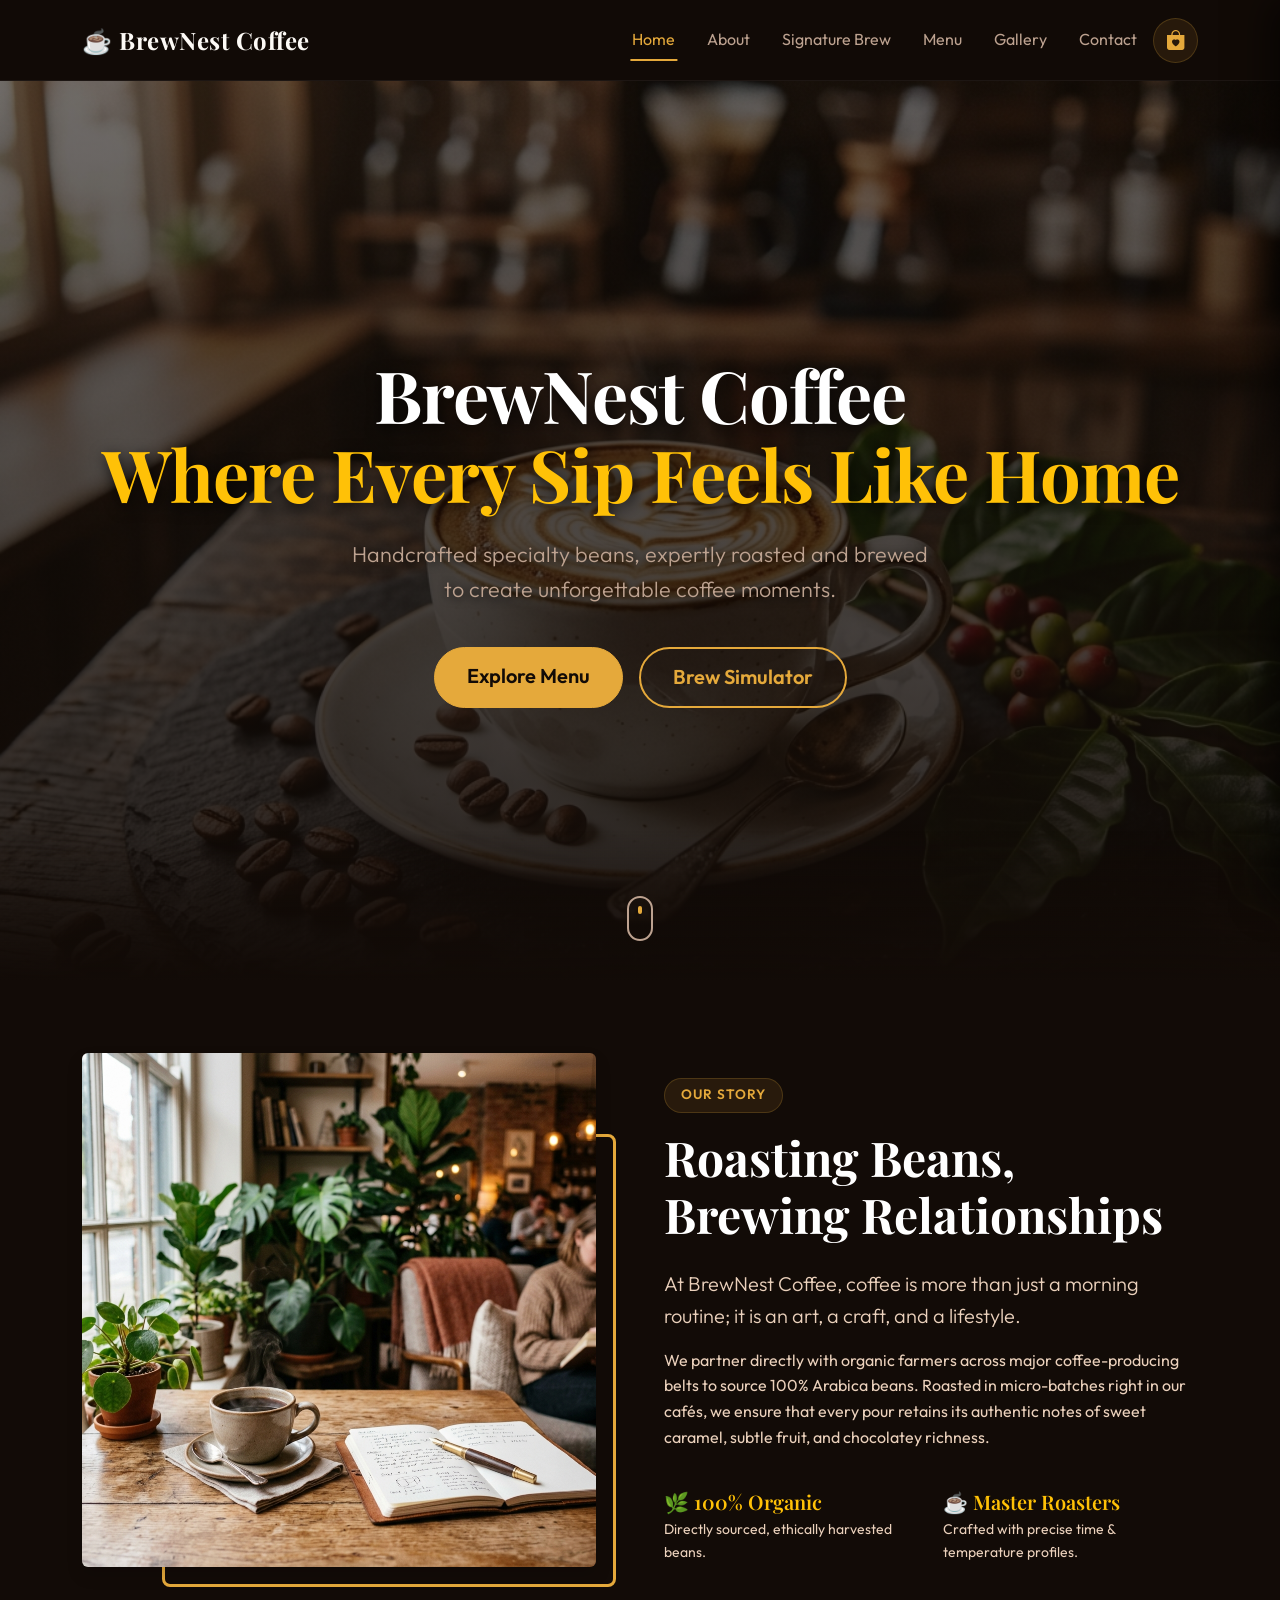
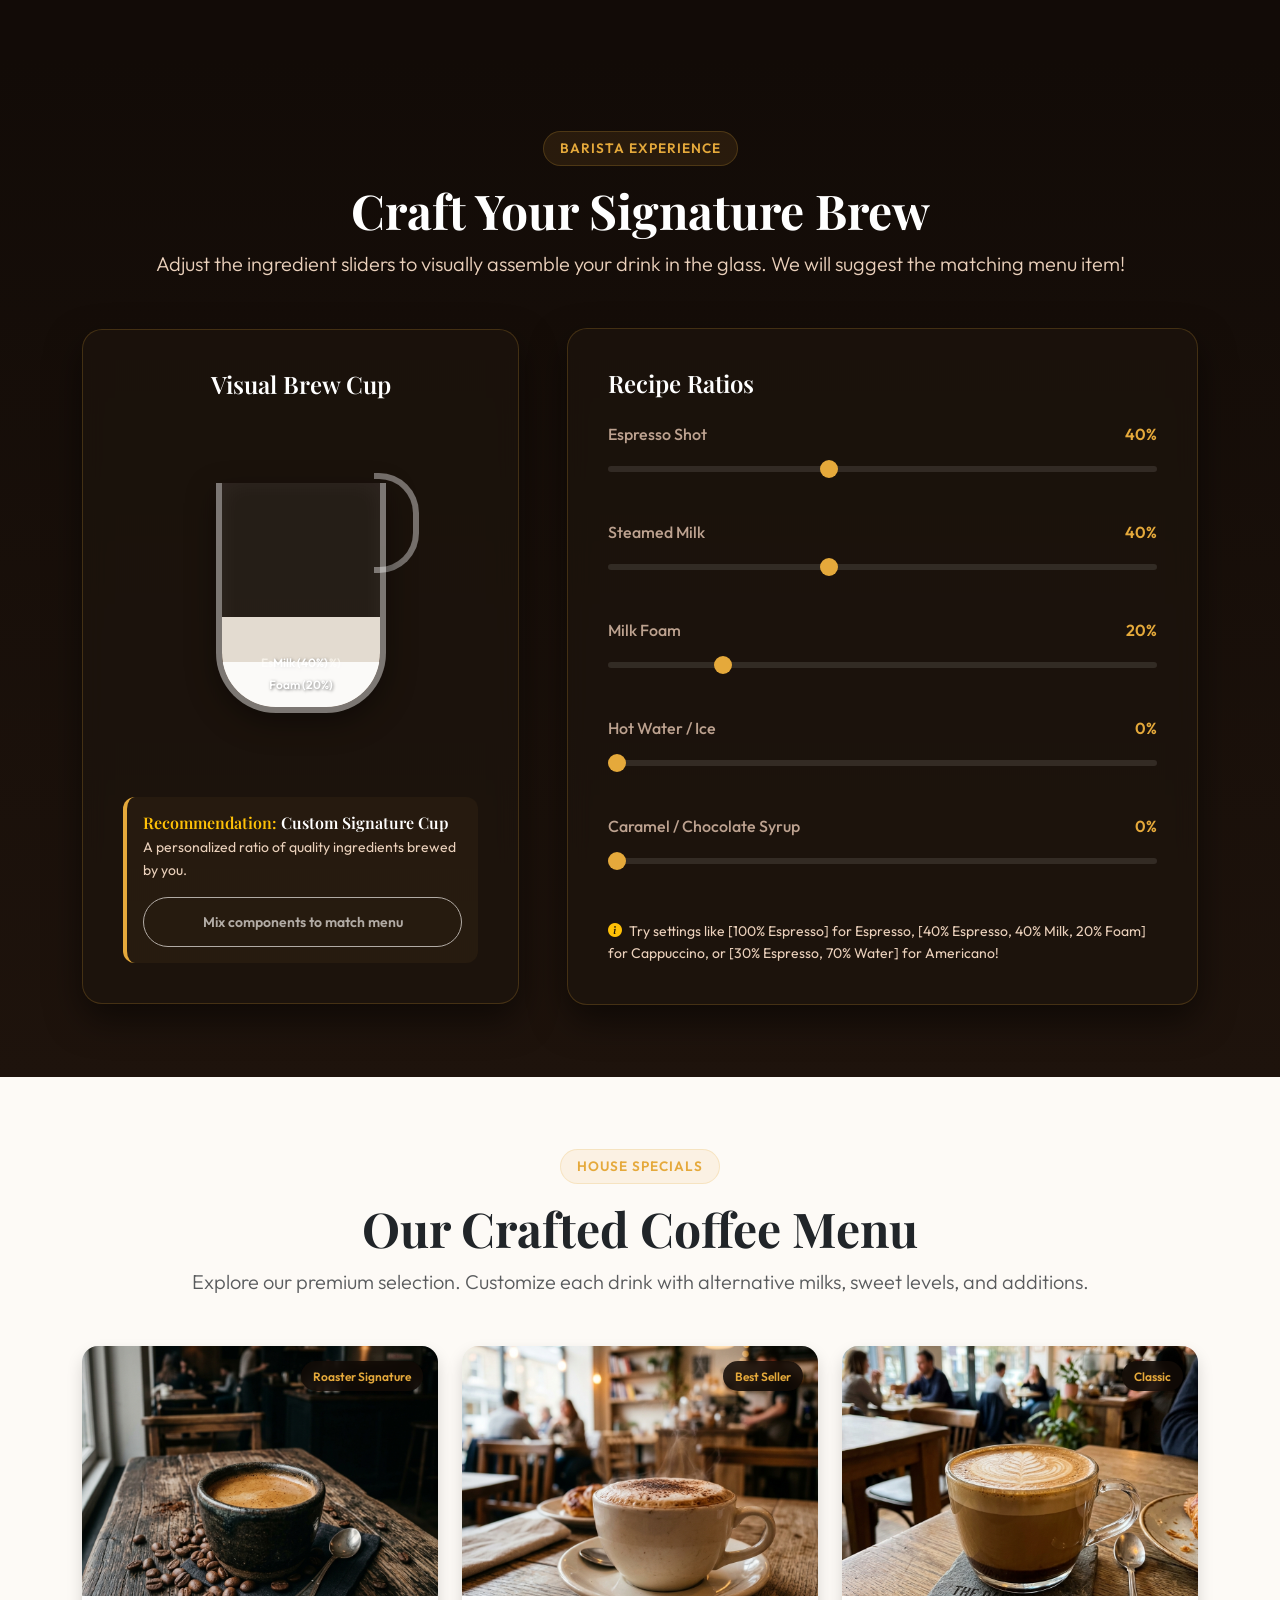
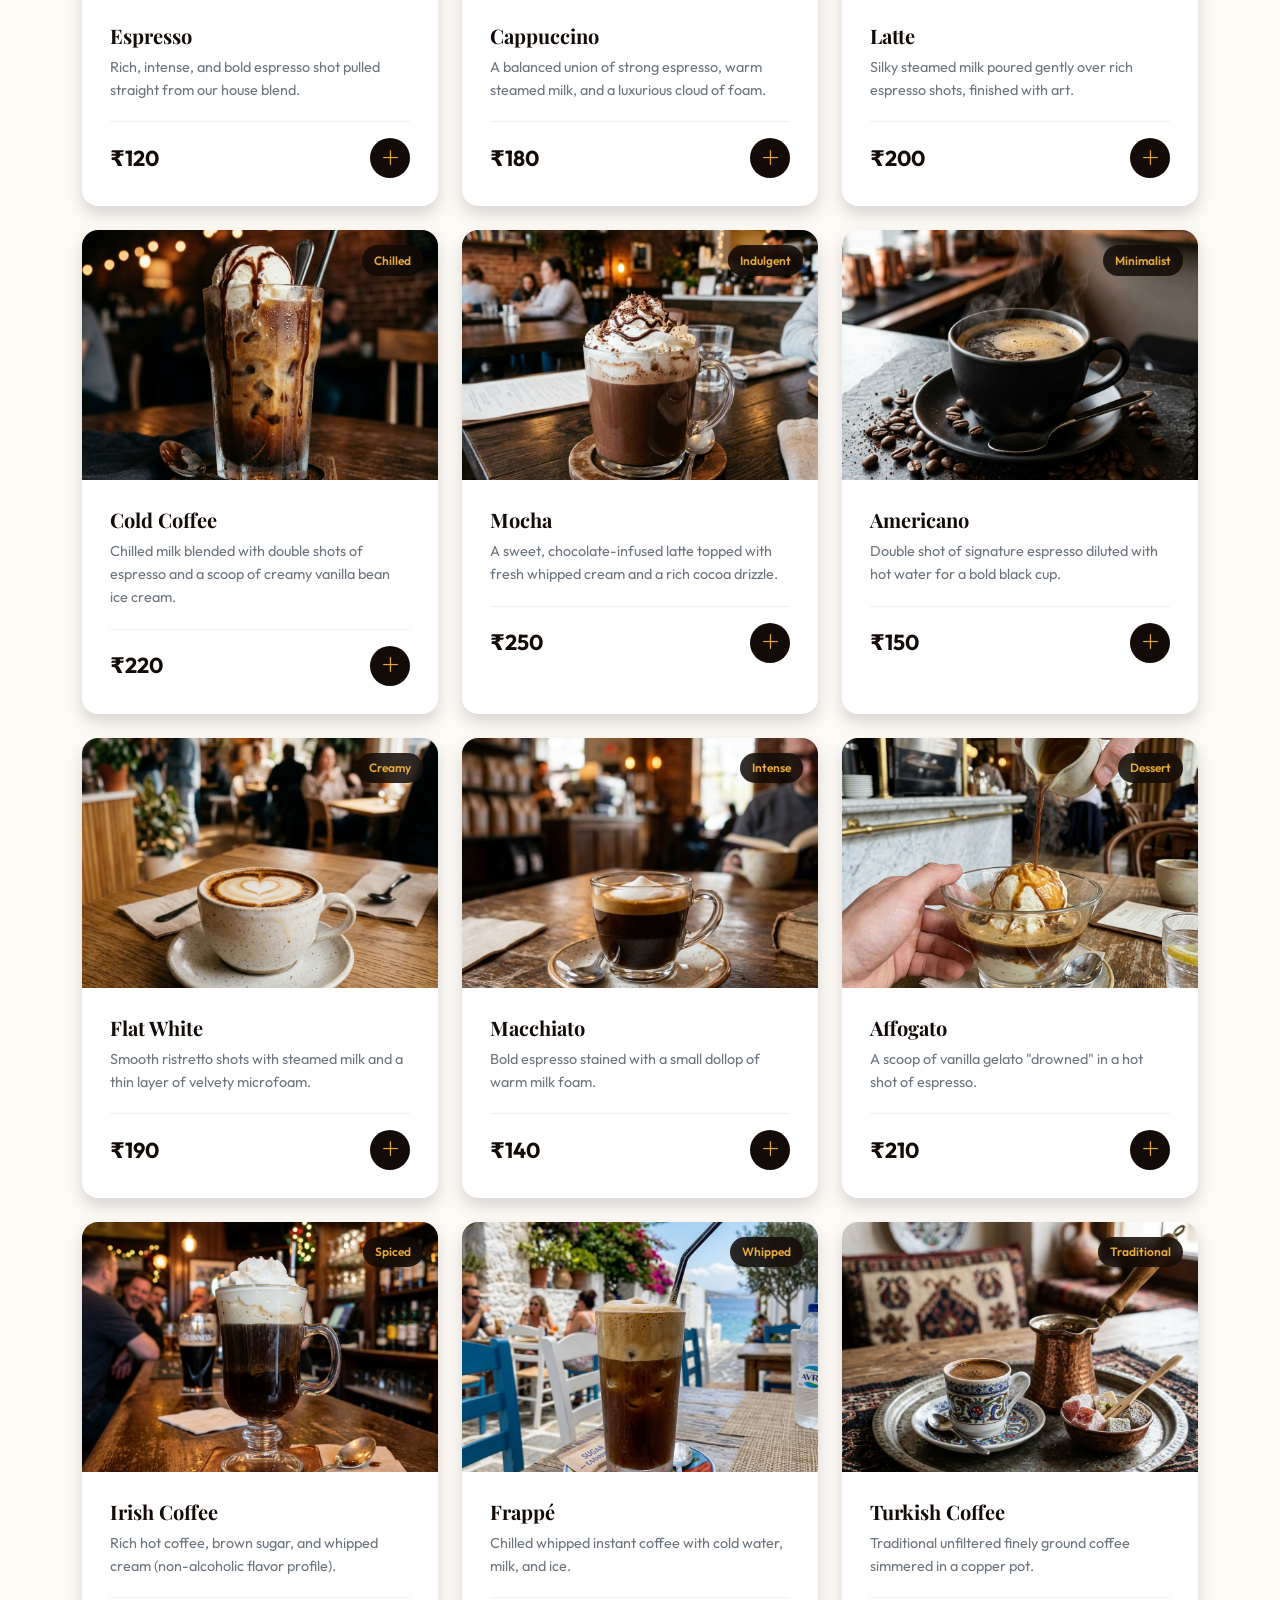
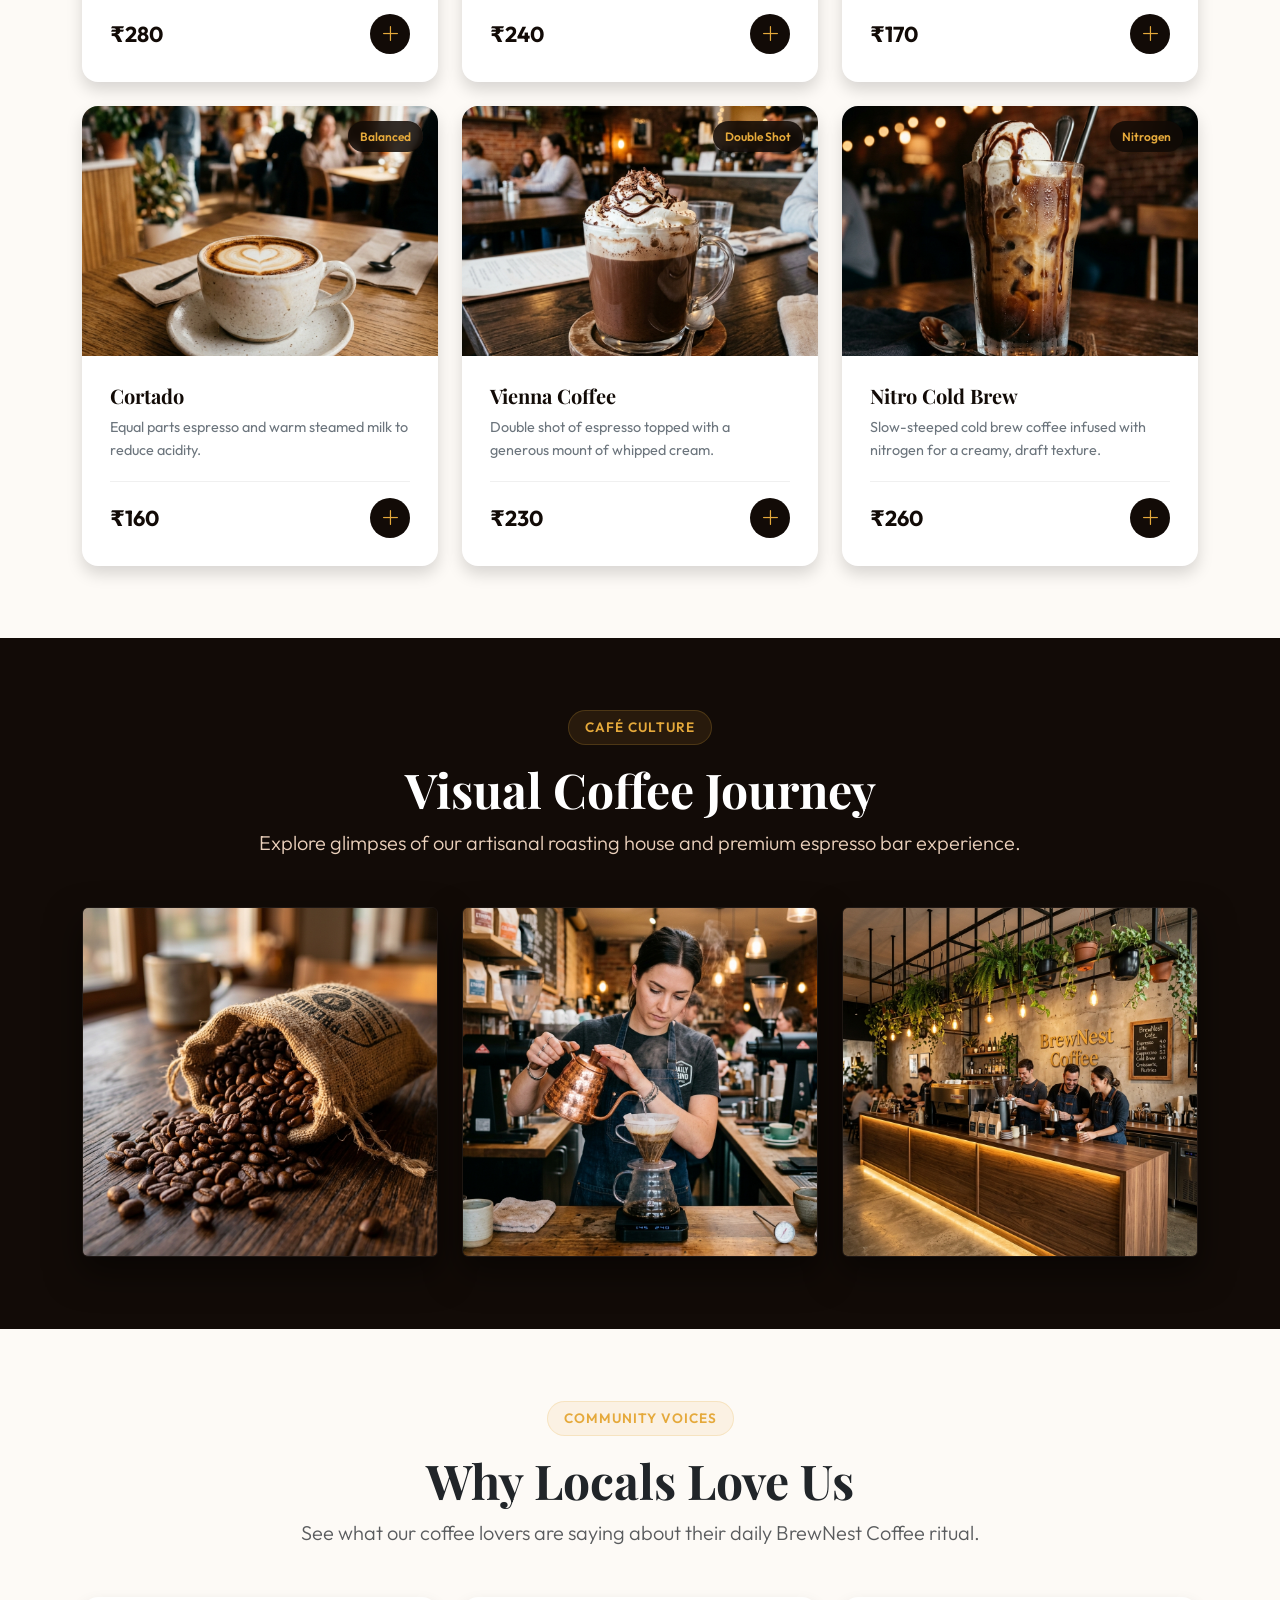
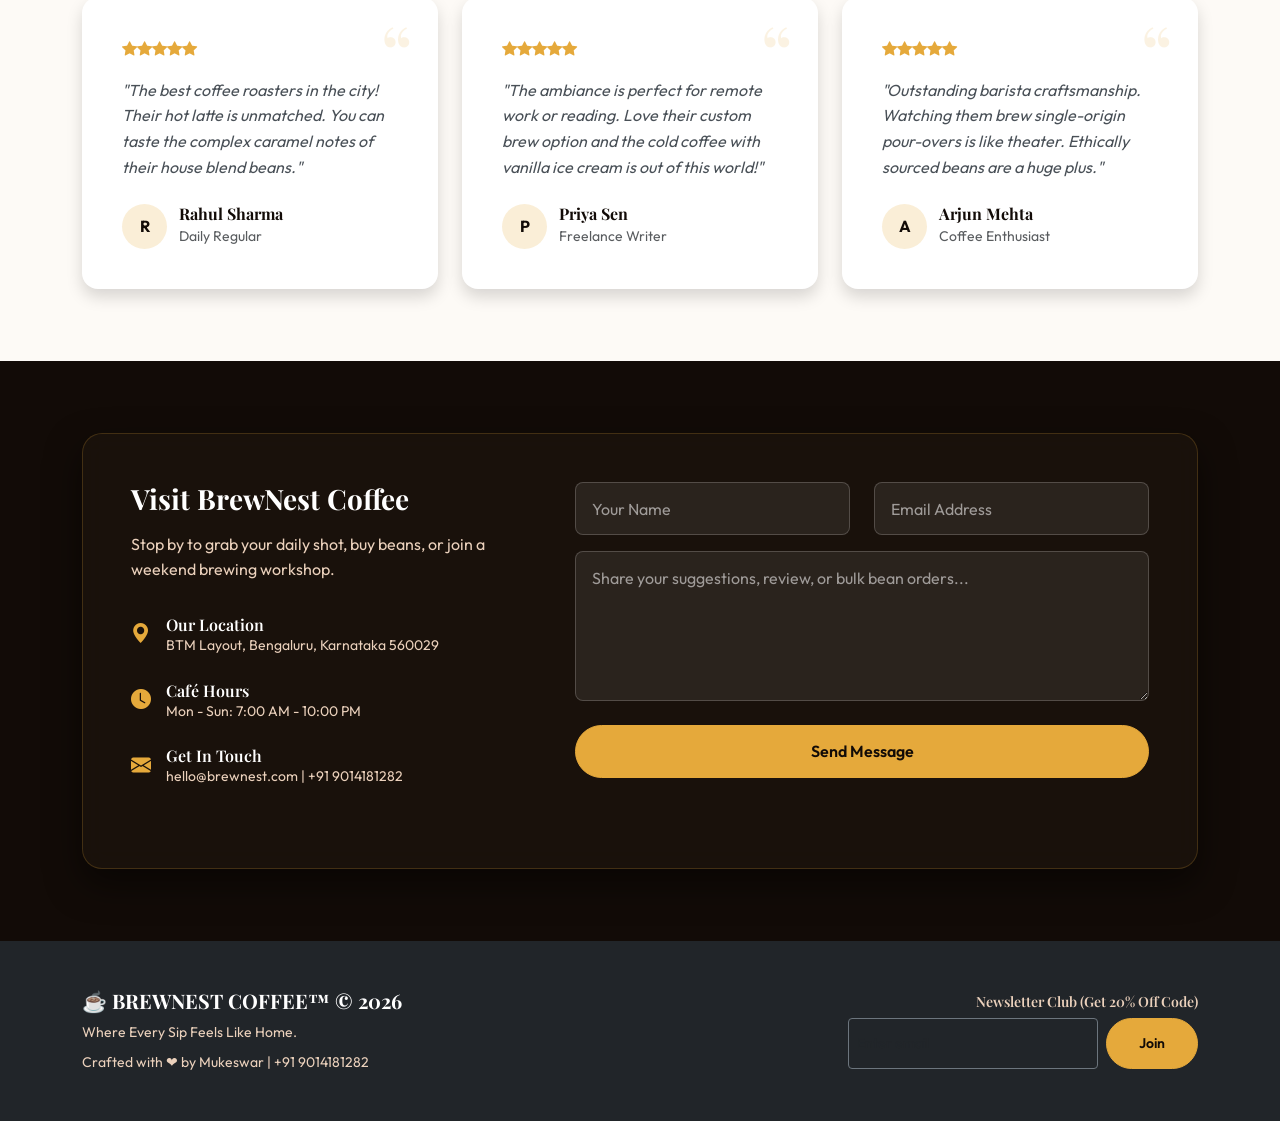
==== commit 5ca298d8: "Update branding name from BrewNest to BrewNest Coffee across files" ====
--- a/index.html
+++ b/index.html
@@ -3,7 +3,7 @@
 <head>
   <meta charset="UTF-8">
   <meta name="viewport" content="width=device-width, initial-scale=1.0">
-  <title>BrewNest | Specialty Roasters & Café</title>
+  <title>BrewNest Coffee | Specialty Roasters & Café</title>
   
   <!-- Bootstrap 5 CSS -->
   <link href="https://cdn.jsdelivr.net/npm/bootstrap@5.3.3/dist/css/bootstrap.min.css" rel="stylesheet">
@@ -17,7 +17,7 @@
   <!-- Navbar -->
   <nav class="navbar navbar-expand-lg navbar-dark bg-dark sticky-top" id="mainNavbar">
     <div class="container">
-      <a class="navbar-brand fw-bold" href="#">☕ BrewNest</a>
+      <a class="navbar-brand fw-bold" href="#">☕ BrewNest Coffee</a>
       
       <div class="d-flex align-items-center gap-3 order-lg-last">
         <!-- Shopping Cart Trigger Button -->
@@ -47,7 +47,7 @@
   <!-- Hero Section -->
   <section id="home" class="hero">
     <div class="container text-center text-white relative-z">
-      <h1 class="display-2 fw-bold mb-3">BrewNest<br><span class="text-warning">Where Every Sip Feels Like Home</span></h1>
+      <h1 class="display-2 fw-bold mb-3">BrewNest Coffee<br><span class="text-warning">Where Every Sip Feels Like Home</span></h1>
       <p class="lead">Handcrafted specialty beans, expertly roasted and brewed to create unforgettable coffee moments.</p>
       <div class="hero-ctas d-flex gap-3 justify-content-center mt-4 flex-wrap">
         <a href="#menu" class="btn btn-gold btn-lg">Explore Menu</a>
@@ -76,7 +76,7 @@
           <span class="about-badge">OUR STORY</span>
           <h2 class="display-5 fw-bold text-white mb-4">Roasting Beans, Brewing Relationships</h2>
           <p class="lead text-muted">
-            At BrewNest, coffee is more than just a morning routine; it is an art, a craft, and a lifestyle. 
+            At BrewNest Coffee, coffee is more than just a morning routine; it is an art, a craft, and a lifestyle. 
           </p>
           <p class="text-muted">
             We partner directly with organic farmers across major coffee-producing belts to source 100% Arabica beans. Roasted in micro-batches right in our cafés, we ensure that every pour retains its authentic notes of sweet caramel, subtle fruit, and chocolatey richness.
@@ -488,7 +488,7 @@
       <div class="text-center mb-5">
         <span class="about-badge">COMMUNITY VOICES</span>
         <h2 class="display-5 fw-bold text-dark">Why Locals Love Us</h2>
-        <p class="lead text-muted max-600 mx-auto">See what our coffee lovers are saying about their daily BrewNest ritual.</p>
+        <p class="lead text-muted max-600 mx-auto">See what our coffee lovers are saying about their daily BrewNest Coffee ritual.</p>
       </div>
 
       <div class="row g-4">
@@ -553,7 +553,7 @@
         <div class="row g-5">
           <!-- Information Column -->
           <div class="col-lg-5">
-            <h3 class="text-white fw-bold mb-3">Visit the BrewNest</h3>
+            <h3 class="text-white fw-bold mb-3">Visit BrewNest Coffee</h3>
             <p class="text-muted">Stop by to grab your daily shot, buy beans, or join a weekend brewing workshop.</p>
             
             <ul class="contact-info-list">
@@ -609,7 +609,7 @@
     <div class="container">
       <div class="row g-4 align-items-center justify-content-between">
         <div class="col-md-6 text-center text-md-start">
-          <h5 class="fw-bold mb-2">☕ BREWNEST™ © 2026</h5>
+          <h5 class="fw-bold mb-2">☕ BREWNEST COFFEE™ © 2026</h5>
           <p class="small text-muted mb-2">Where Every Sip Feels Like Home.</p>
           <p class="small text-muted mb-0">Crafted with ❤️ by Mukeswar | +91 9014181282</p>
         </div>
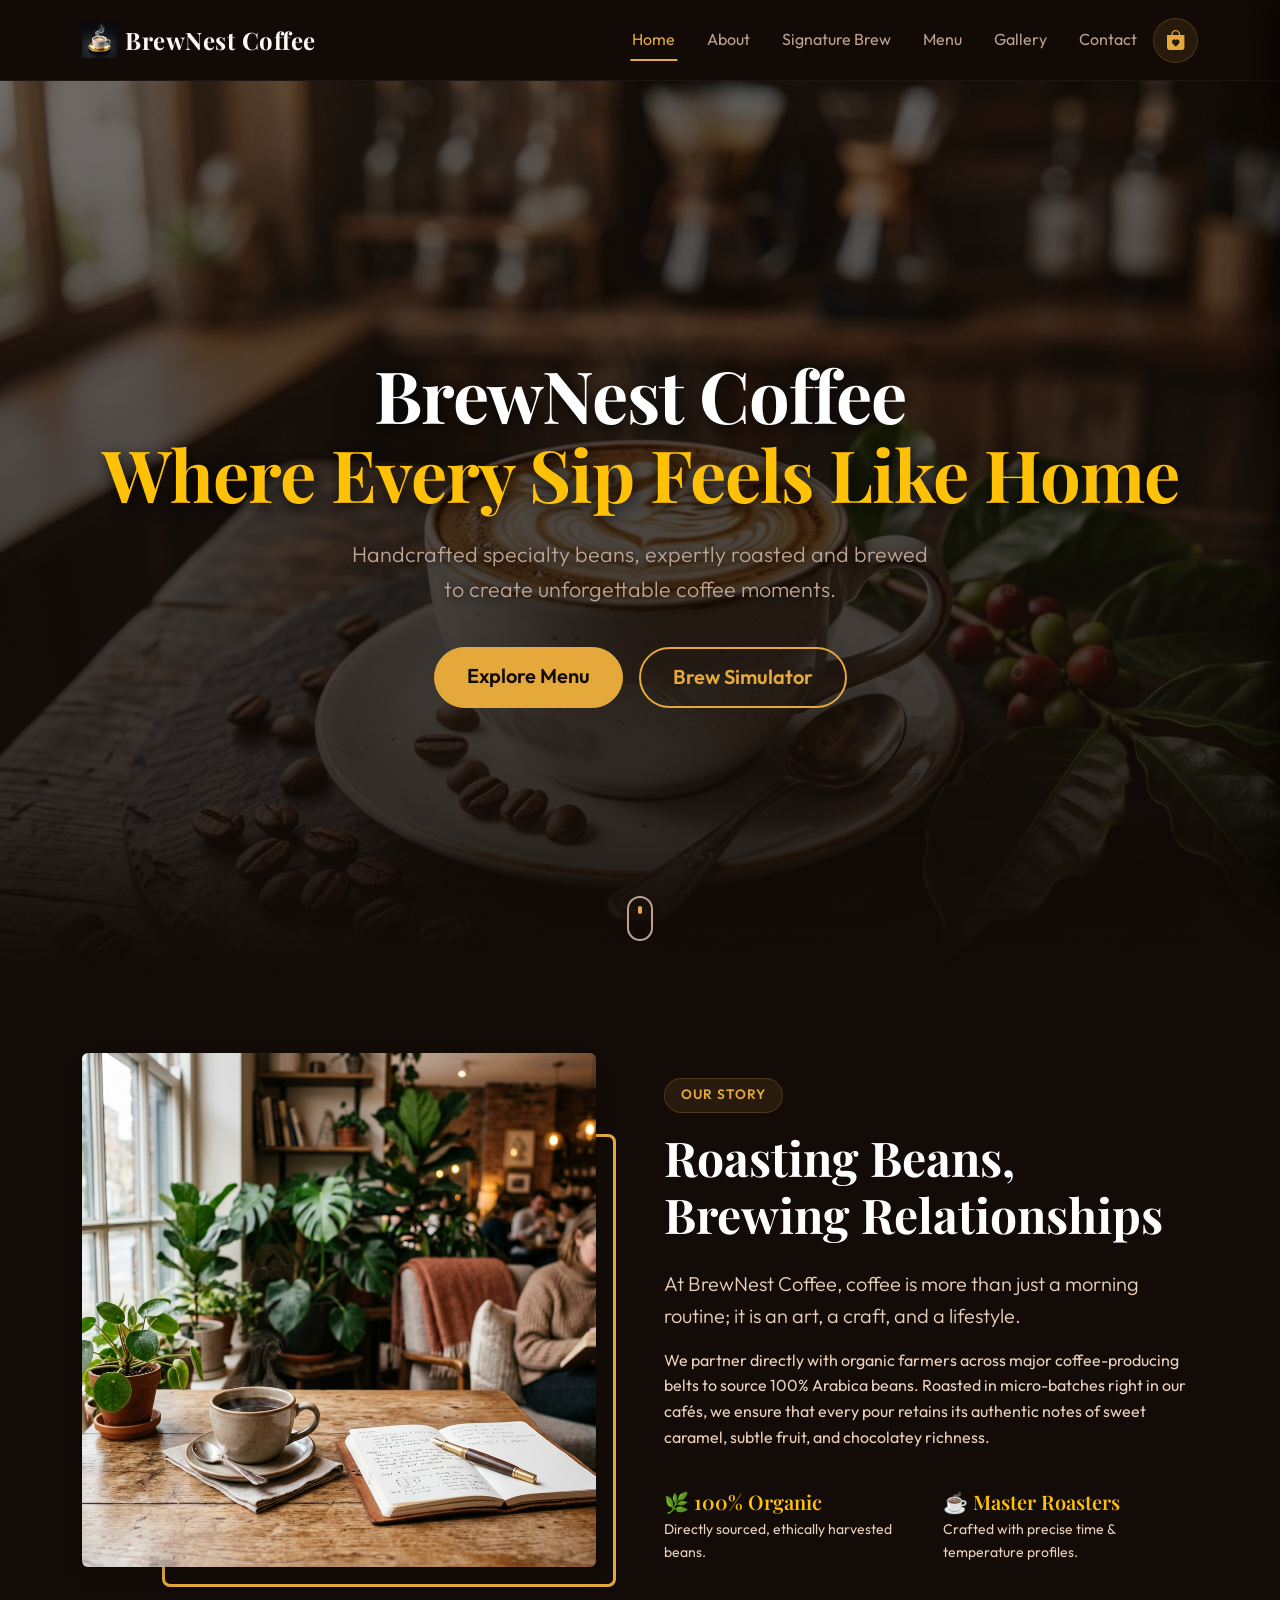
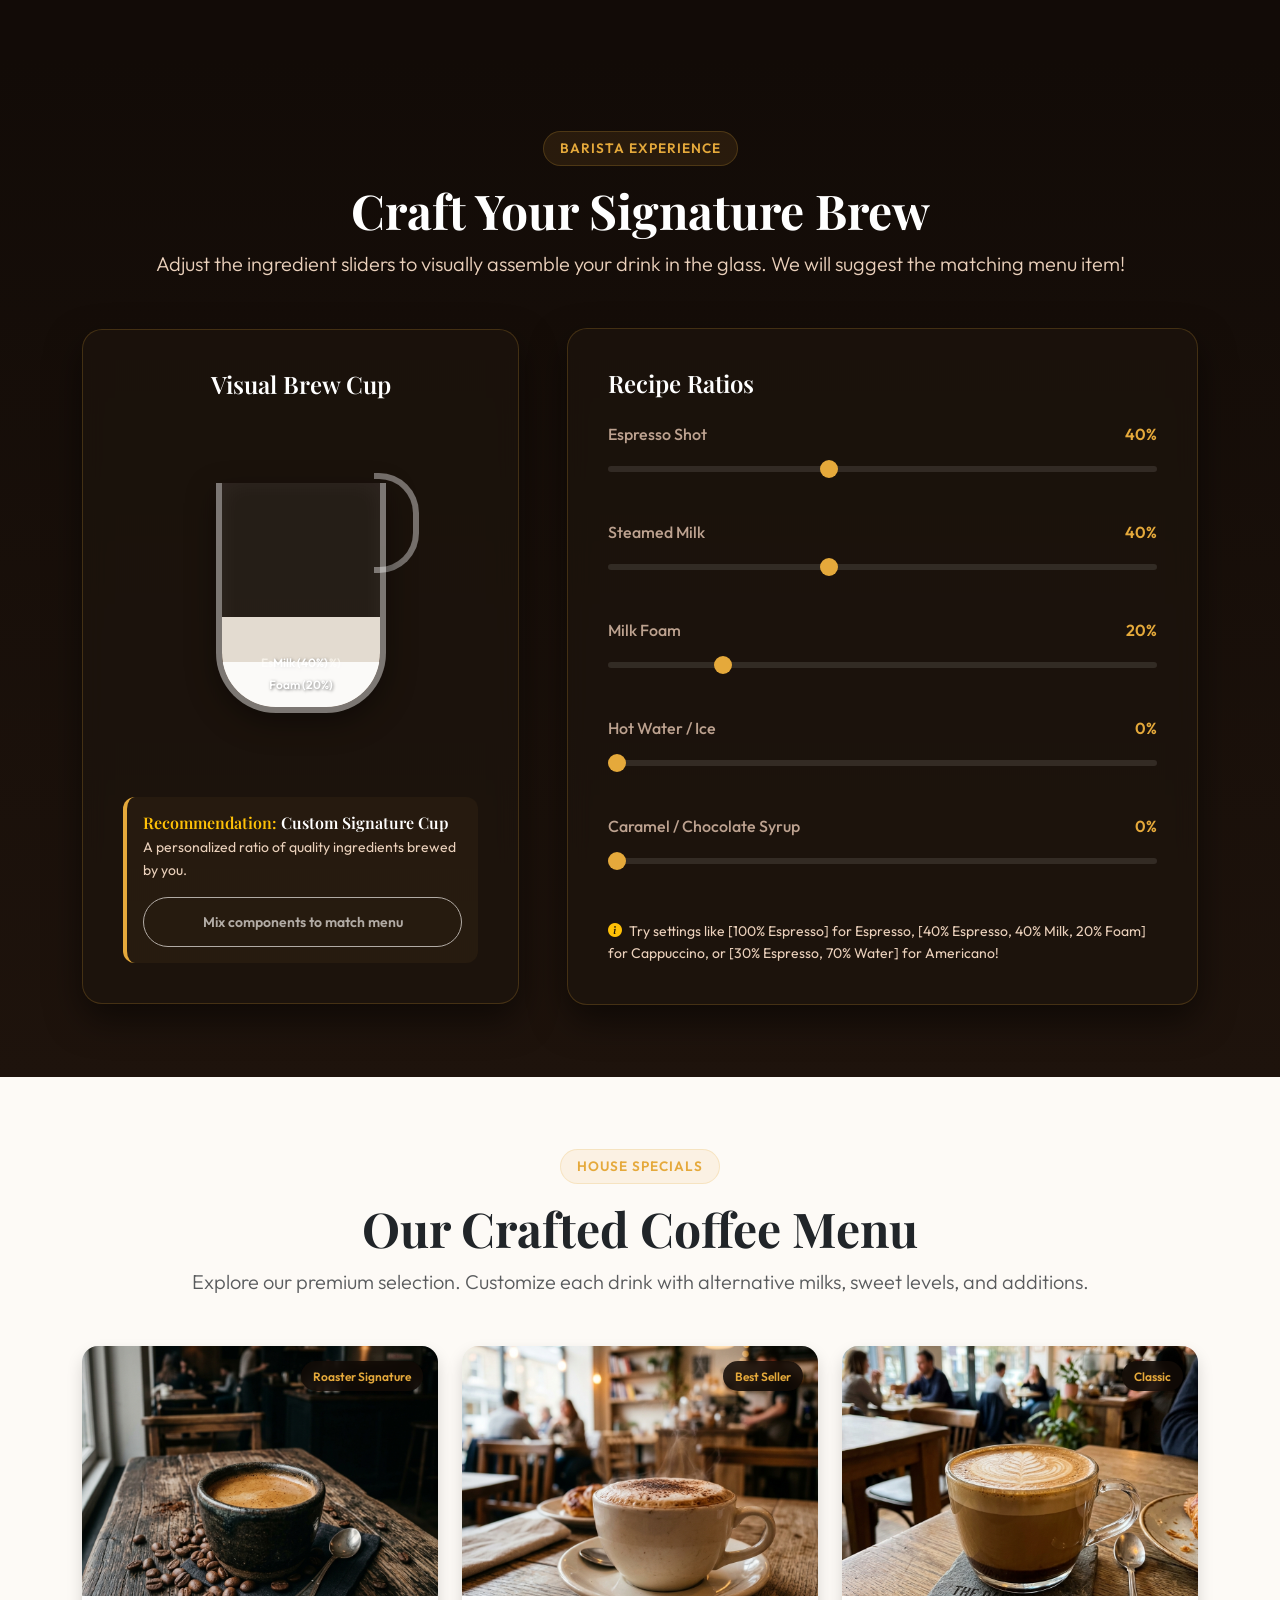
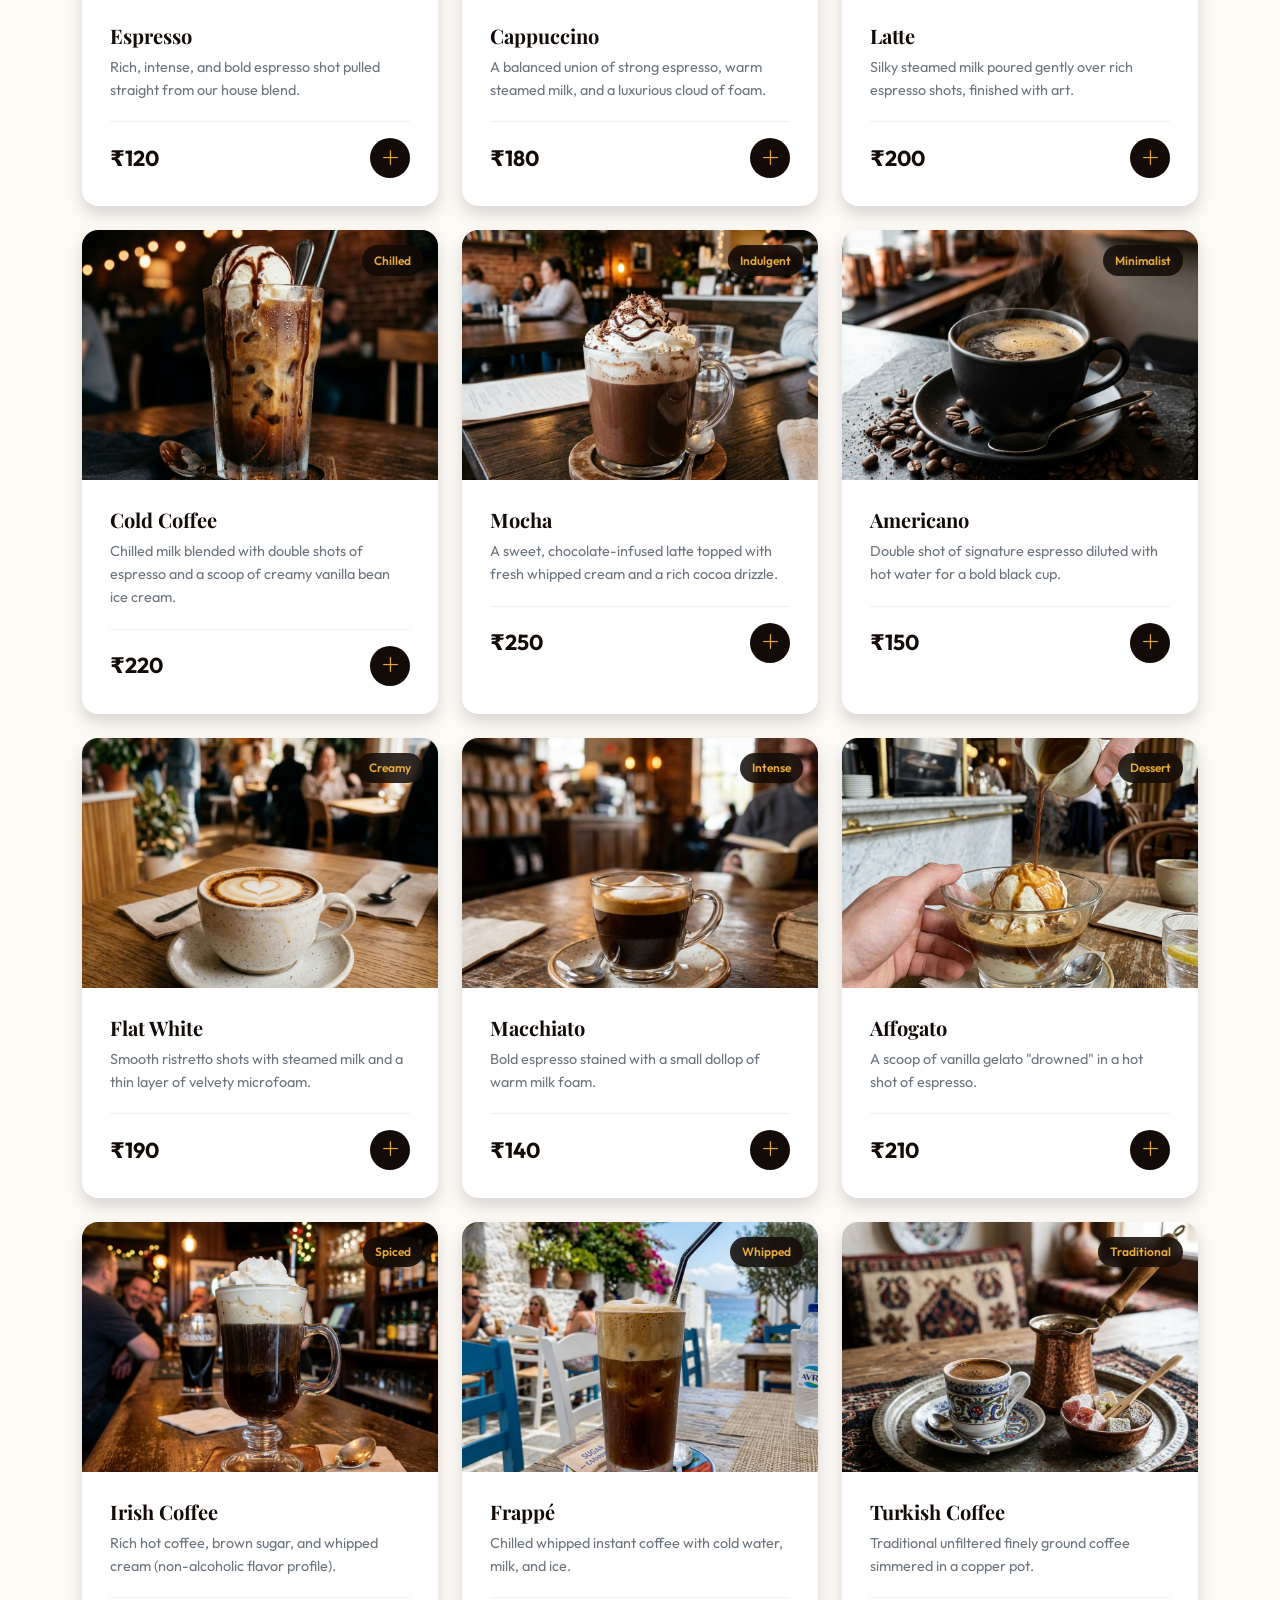
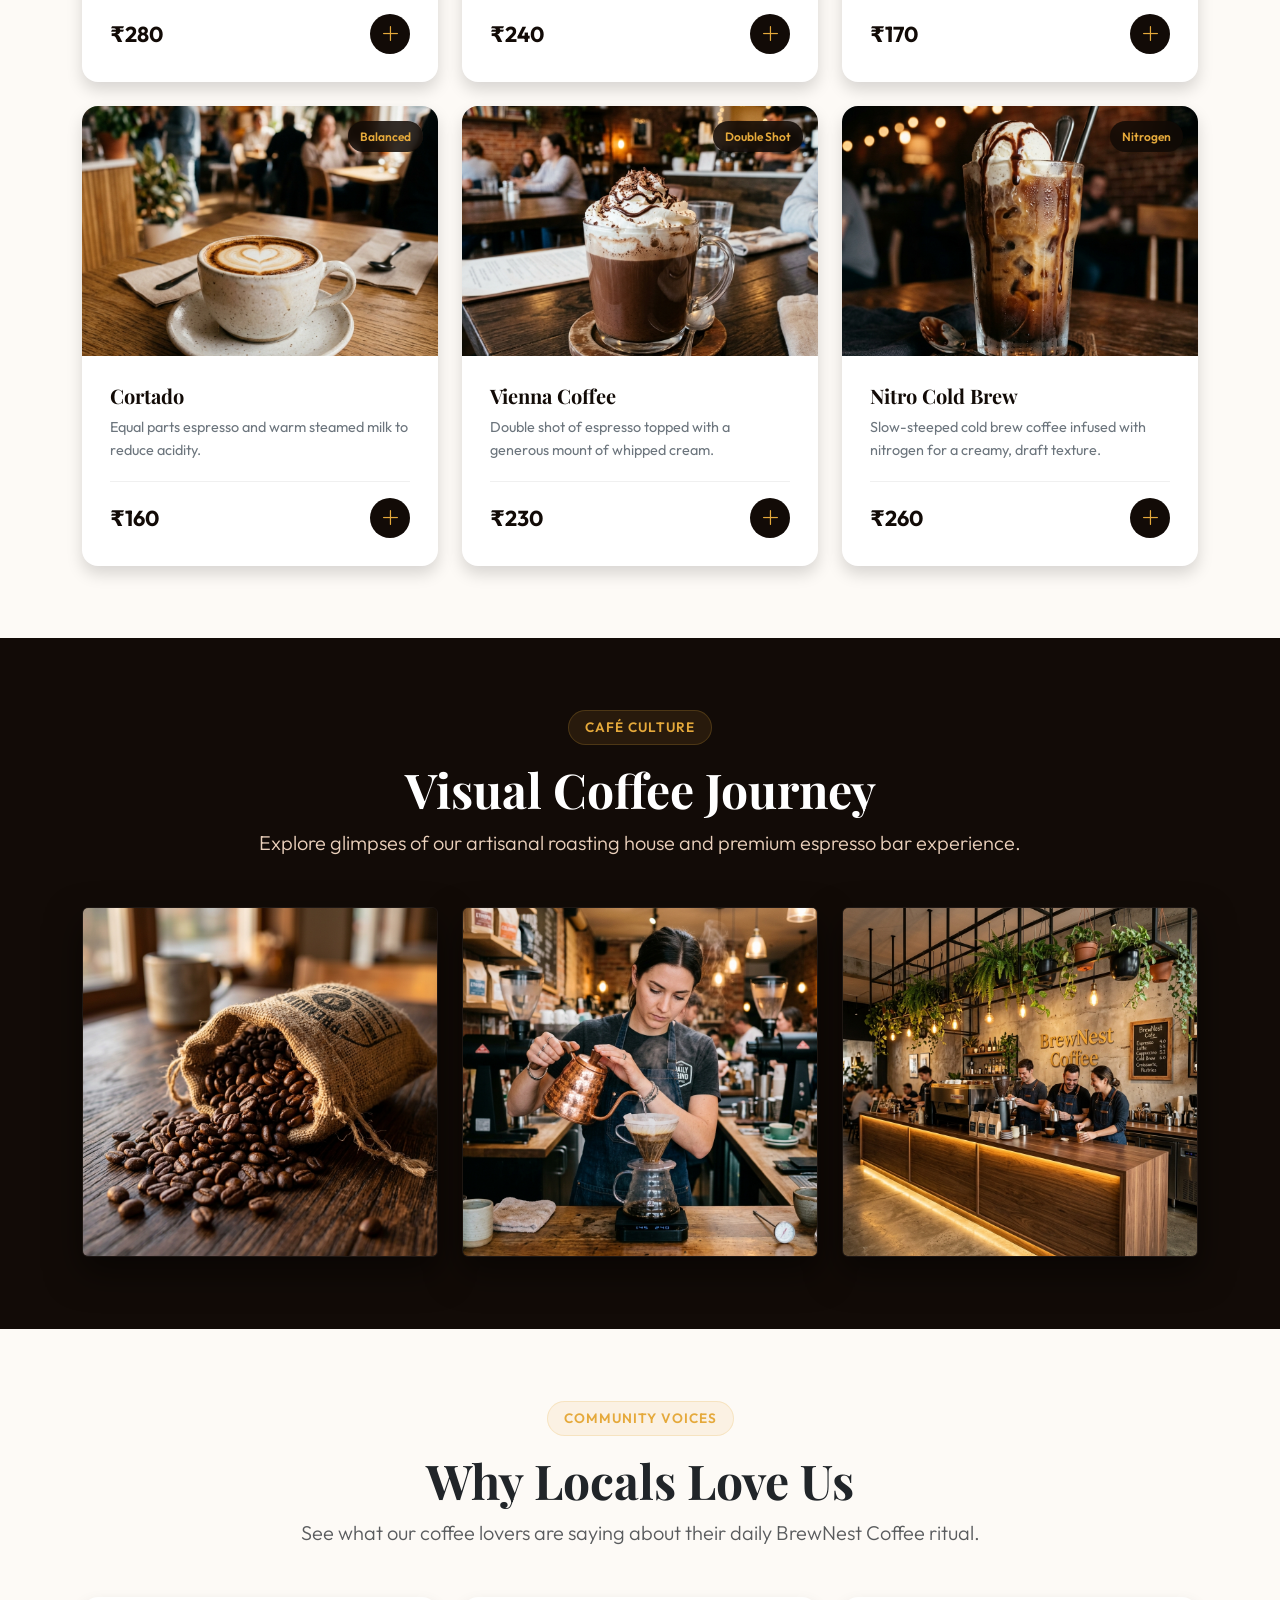
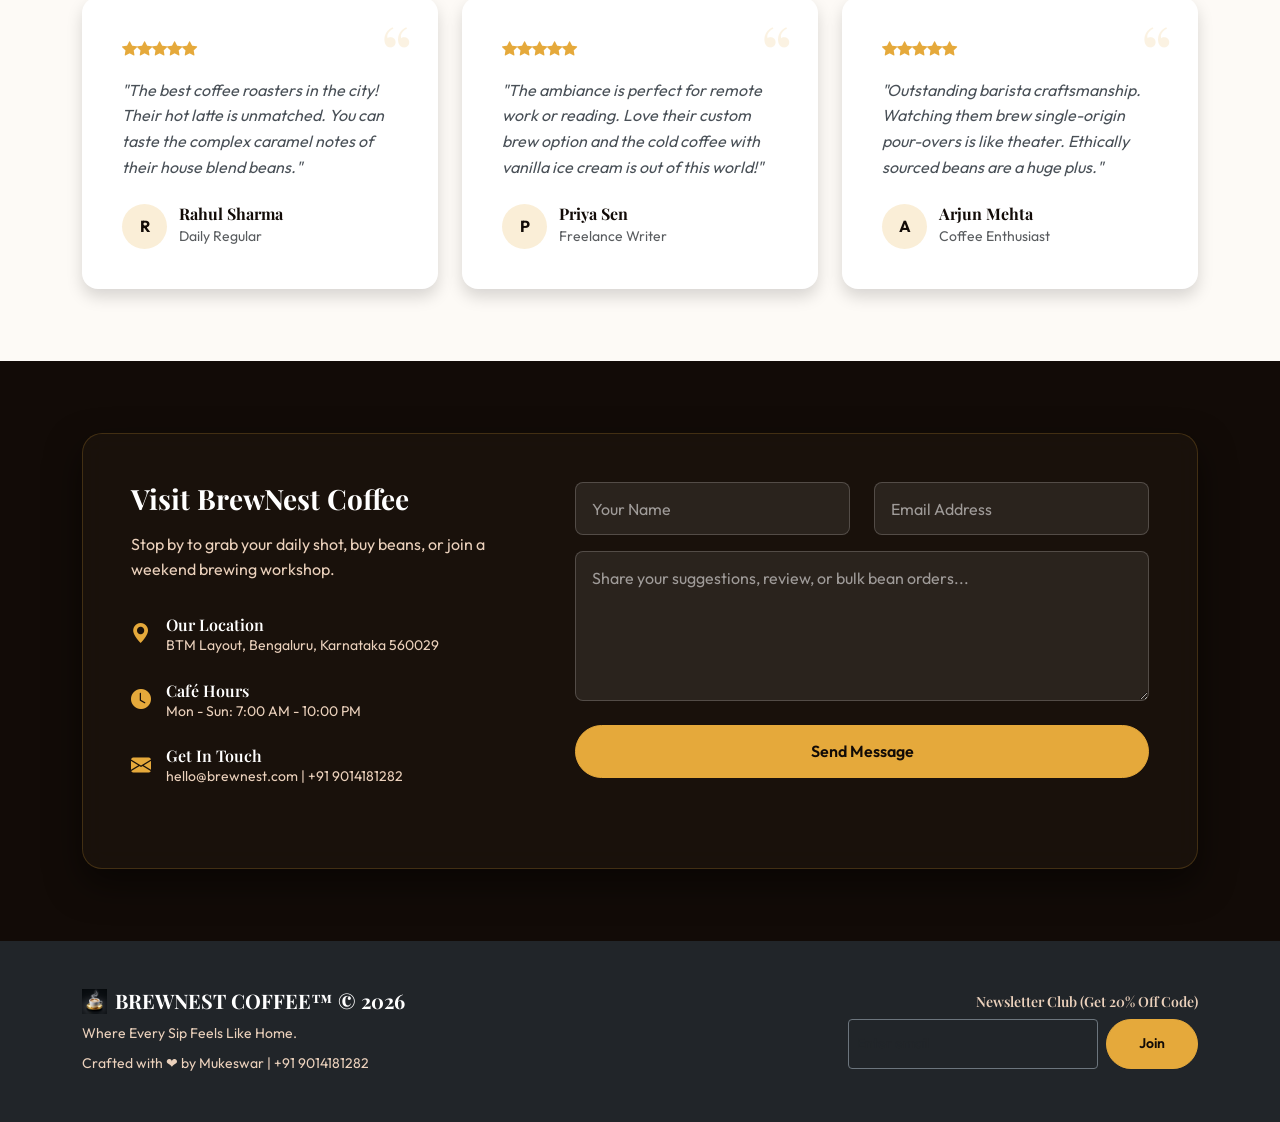
==== commit 32e471c3: "Replace ☕ text emoji with new 3D coffee cup logo icon" ====
--- a/index.html
+++ b/index.html
@@ -17,7 +17,10 @@
   <!-- Navbar -->
   <nav class="navbar navbar-expand-lg navbar-dark bg-dark sticky-top" id="mainNavbar">
     <div class="container">
-      <a class="navbar-brand fw-bold" href="#">☕ BrewNest Coffee</a>
+      <a class="navbar-brand fw-bold d-flex align-items-center gap-2" href="#">
+        <img src="images/logo.png" alt="BrewNest Coffee Logo" style="height: 35px; width: 35px; object-fit: contain;">
+        BrewNest Coffee
+      </a>
       
       <div class="d-flex align-items-center gap-3 order-lg-last">
         <!-- Shopping Cart Trigger Button -->
@@ -609,7 +612,10 @@
     <div class="container">
       <div class="row g-4 align-items-center justify-content-between">
         <div class="col-md-6 text-center text-md-start">
-          <h5 class="fw-bold mb-2">☕ BREWNEST COFFEE™ © 2026</h5>
+          <h5 class="fw-bold mb-2 d-flex align-items-center justify-content-center justify-content-md-start gap-2">
+            <img src="images/logo.png" alt="BrewNest Coffee Logo" style="height: 25px; width: 25px; object-fit: contain;">
+            BREWNEST COFFEE™ © 2026
+          </h5>
           <p class="small text-muted mb-2">Where Every Sip Feels Like Home.</p>
           <p class="small text-muted mb-0">Crafted with ❤️ by Mukeswar | +91 9014181282</p>
         </div>
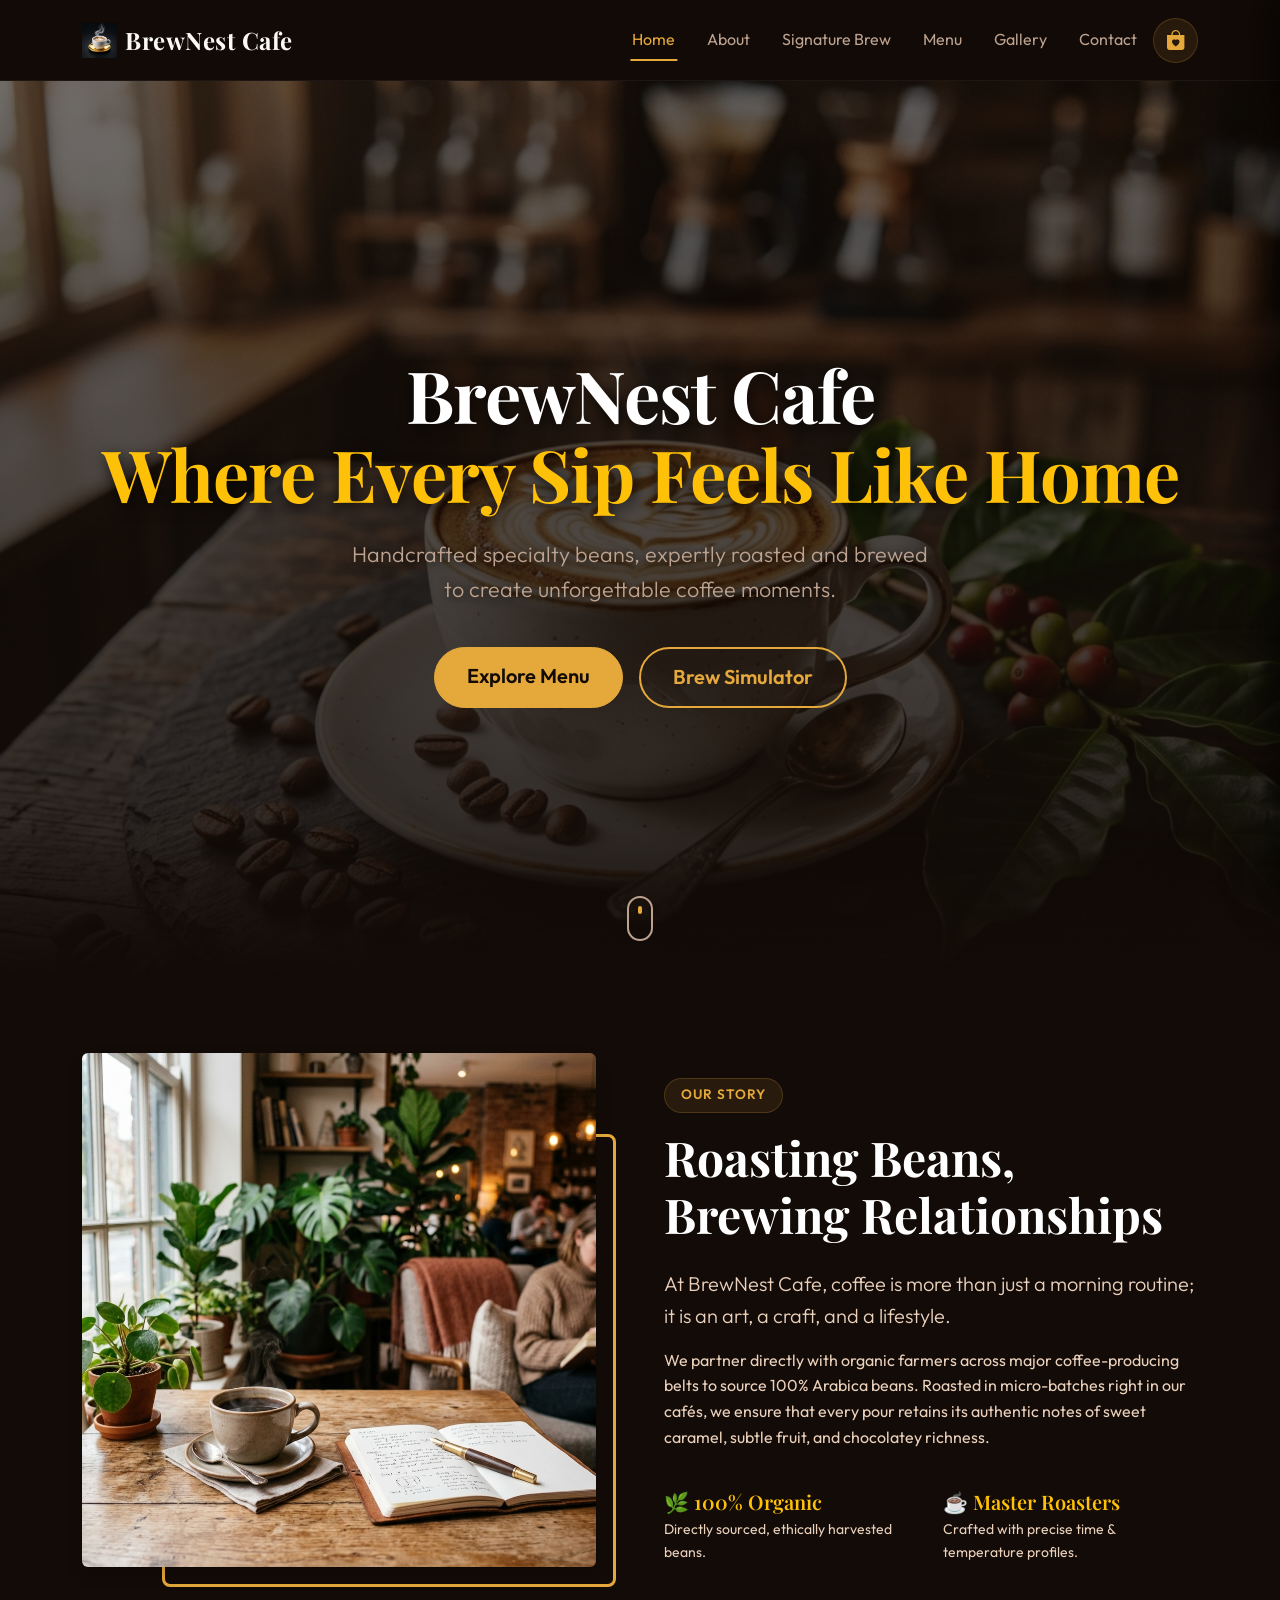
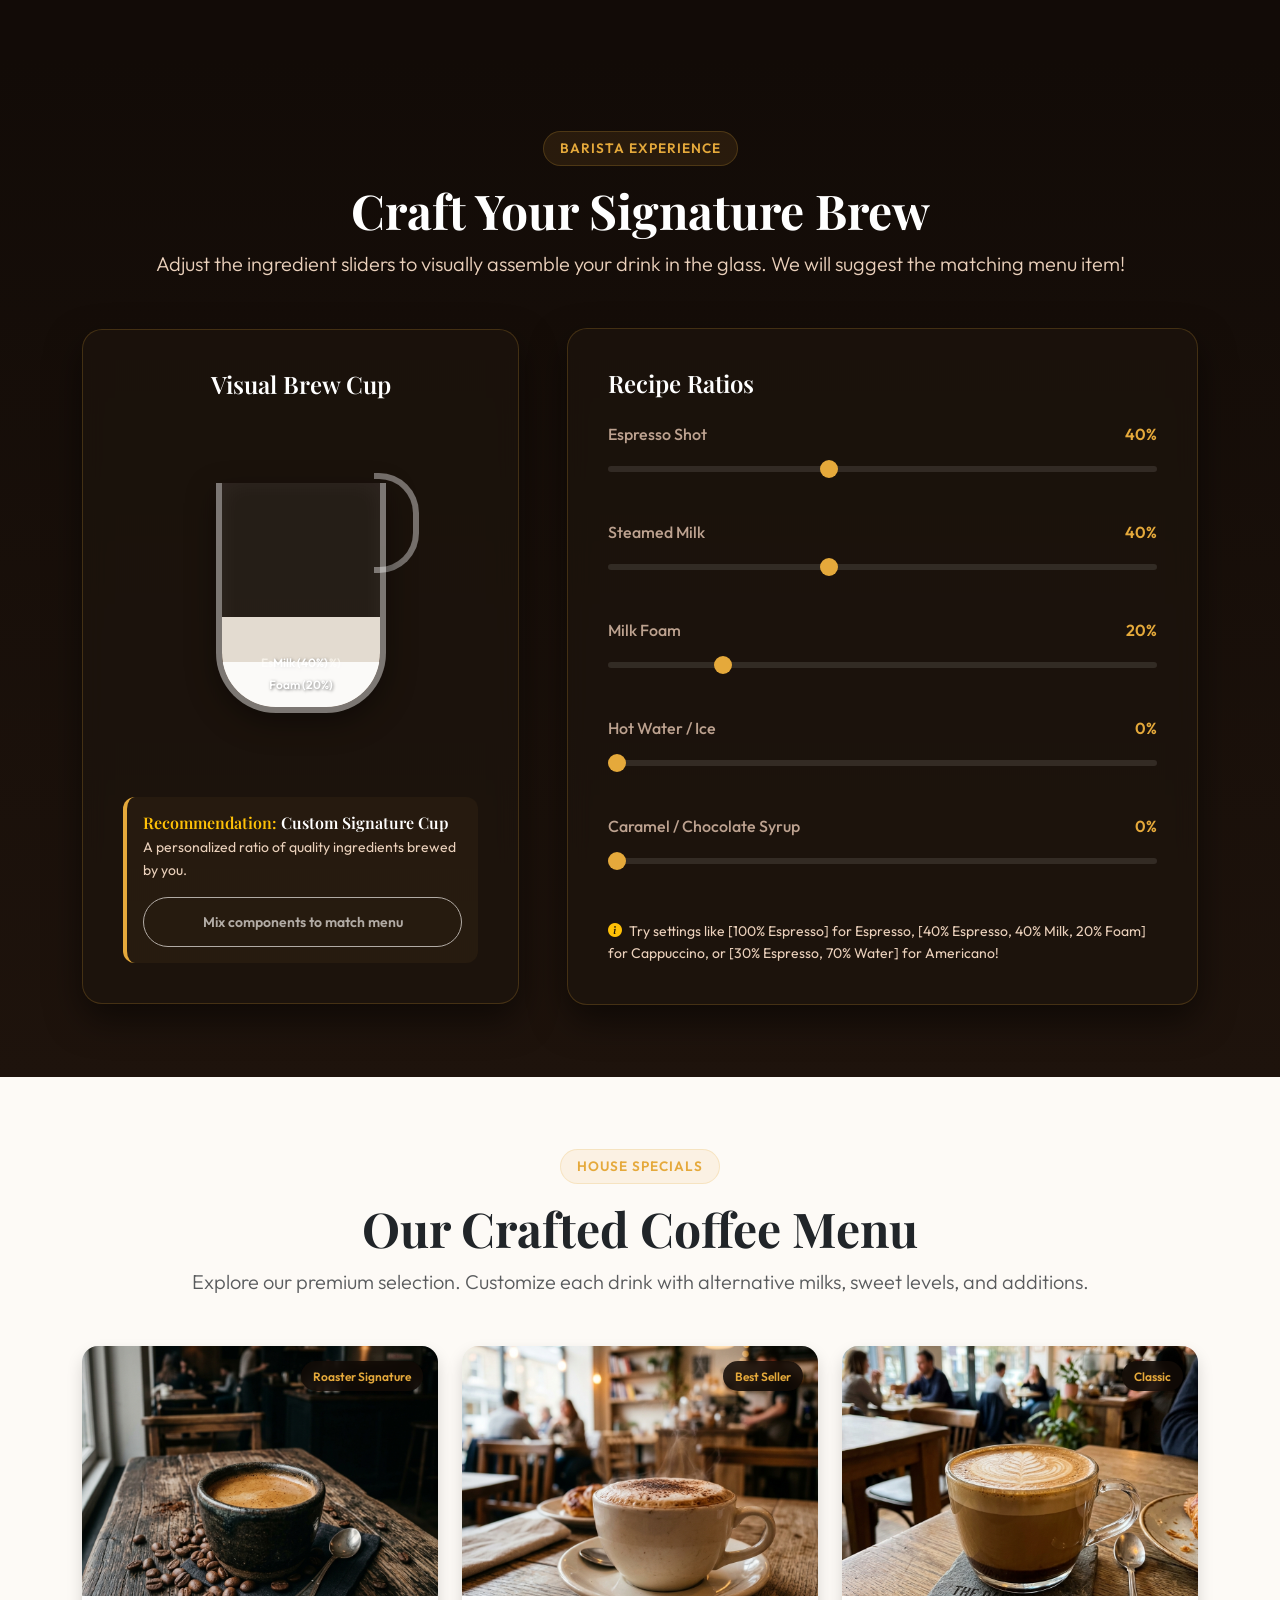
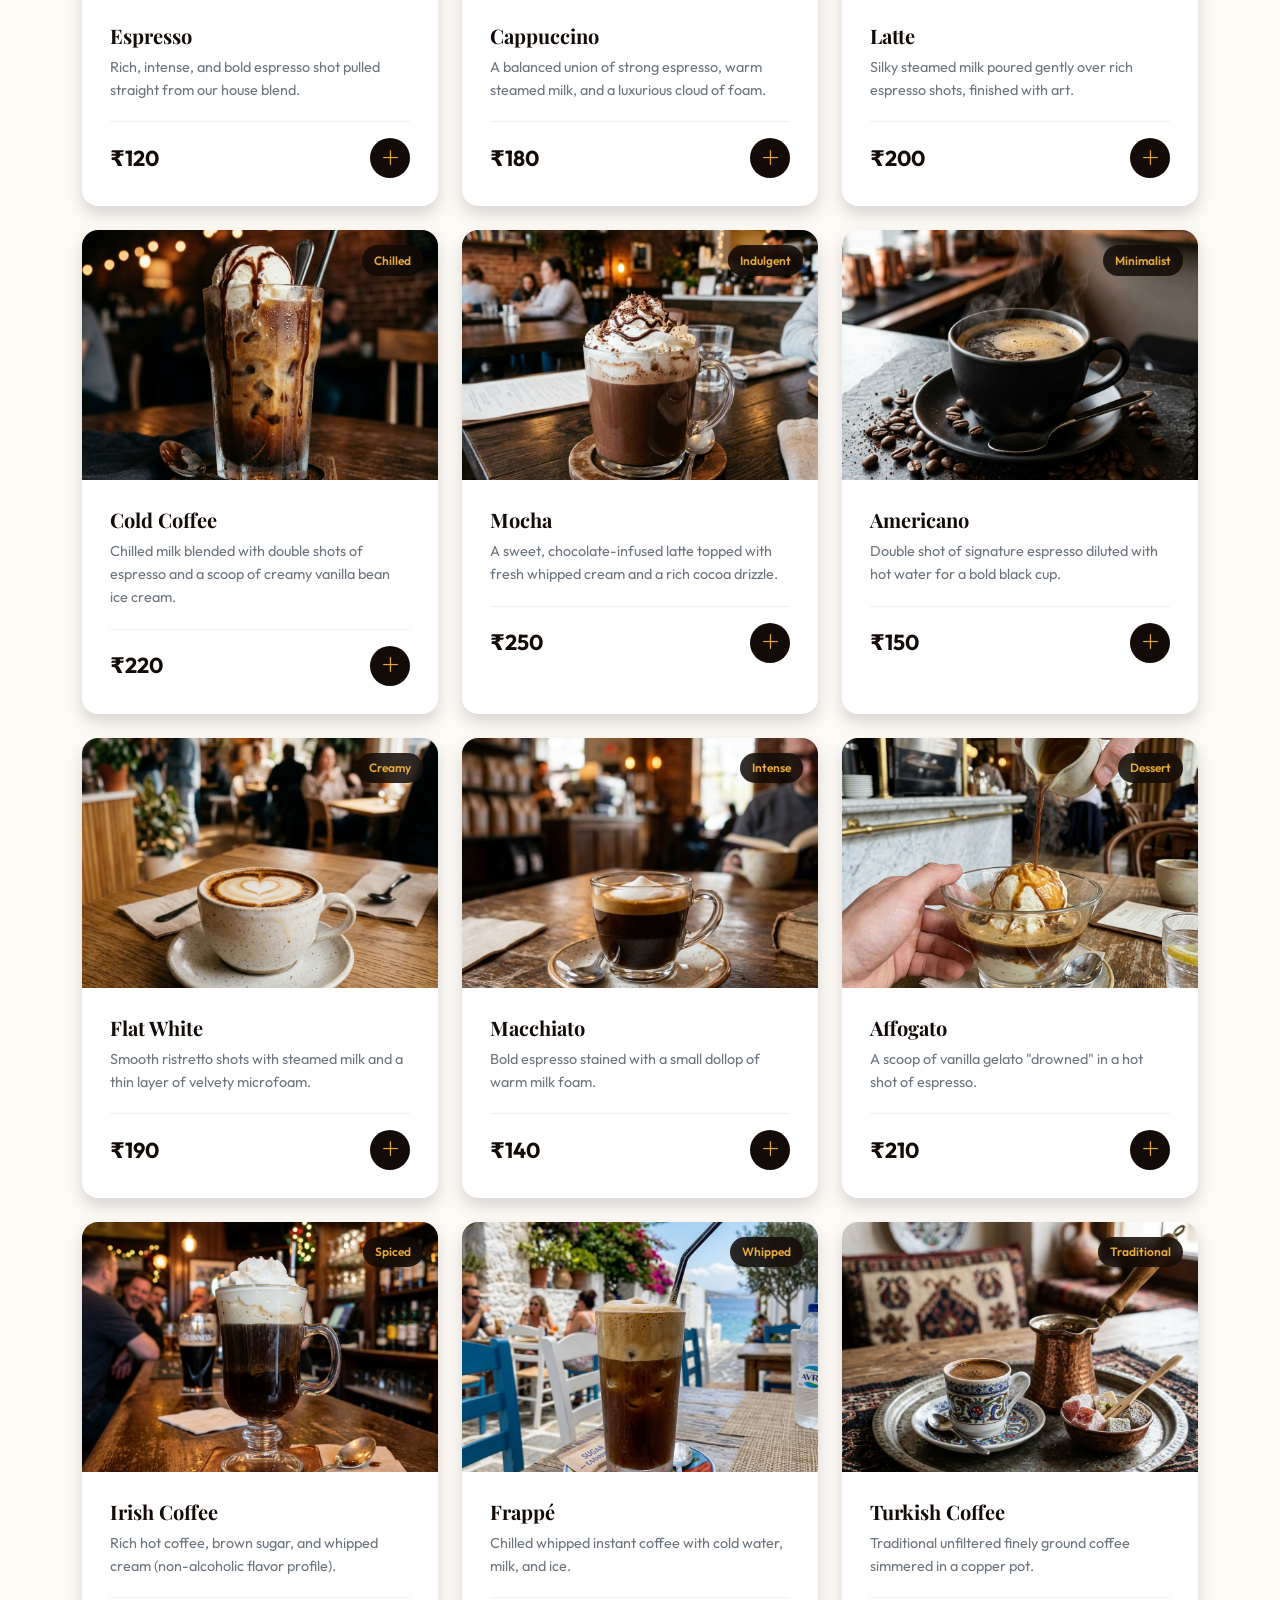
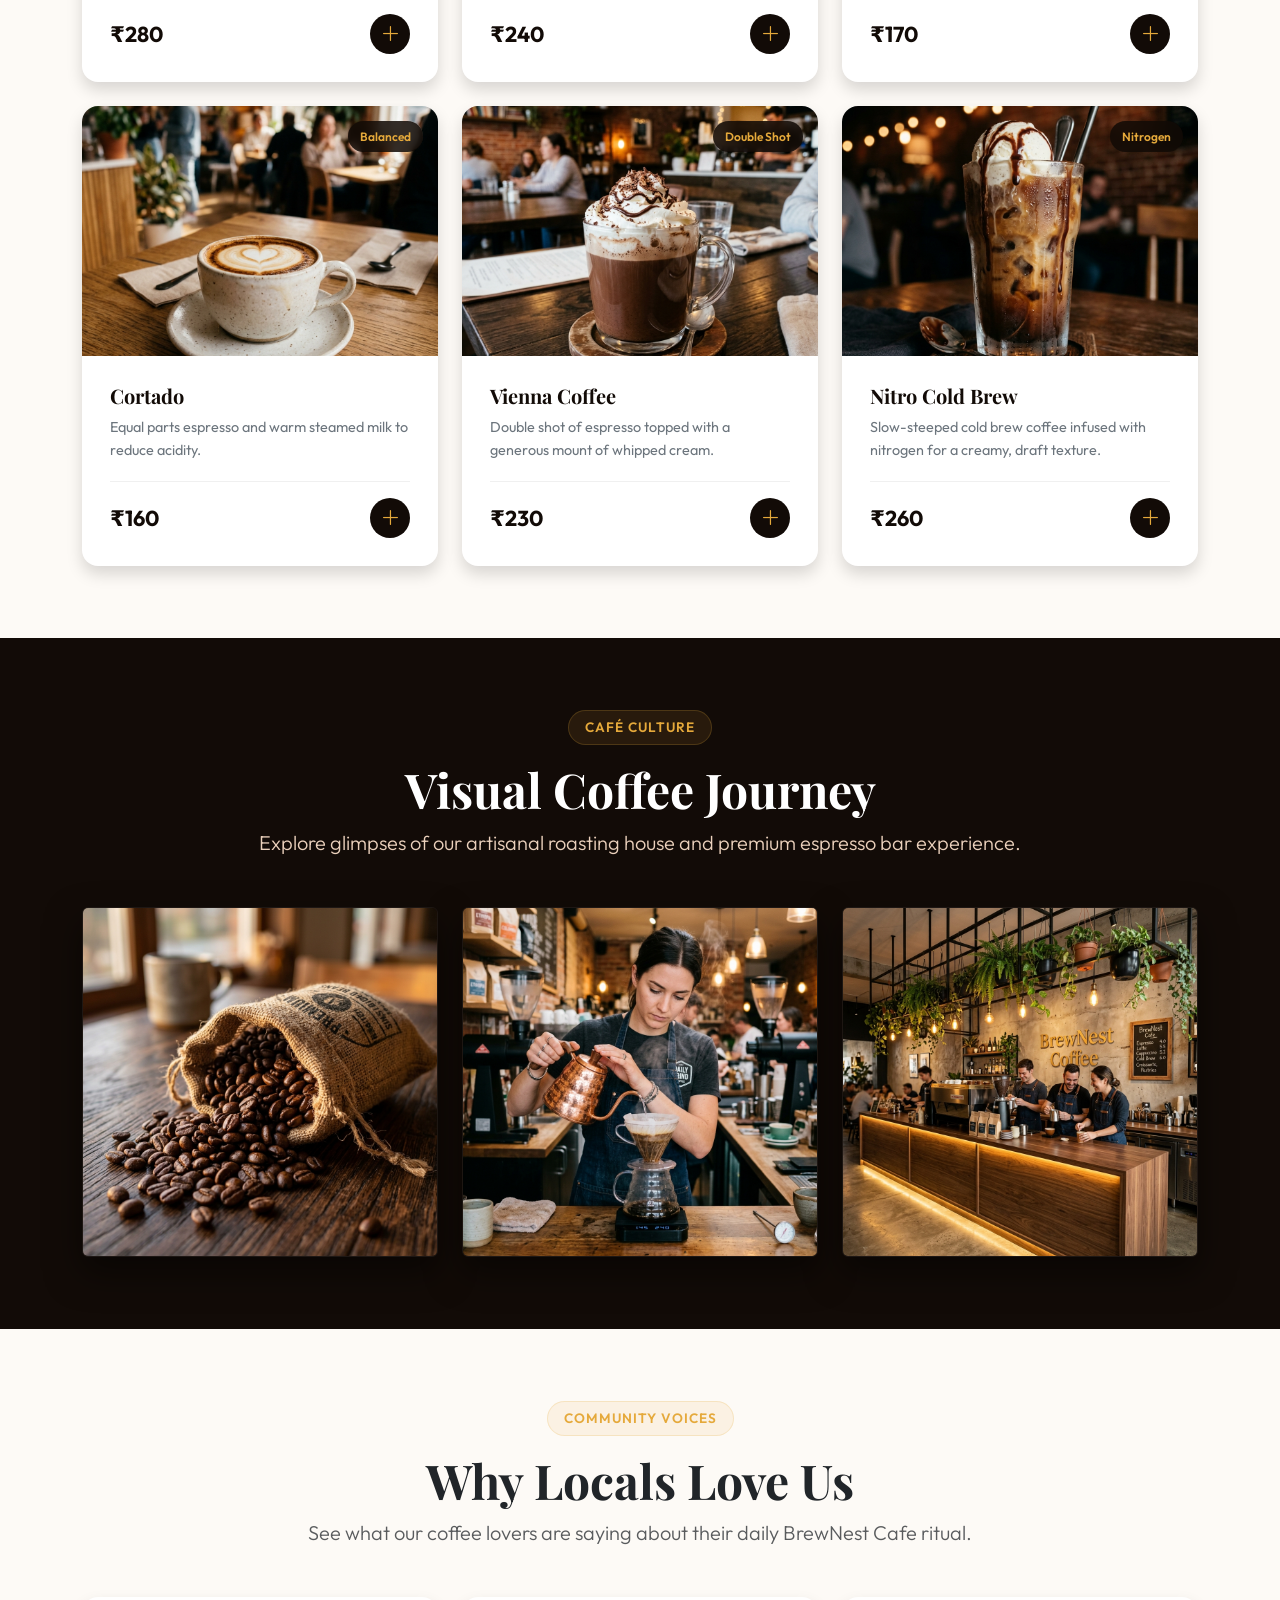
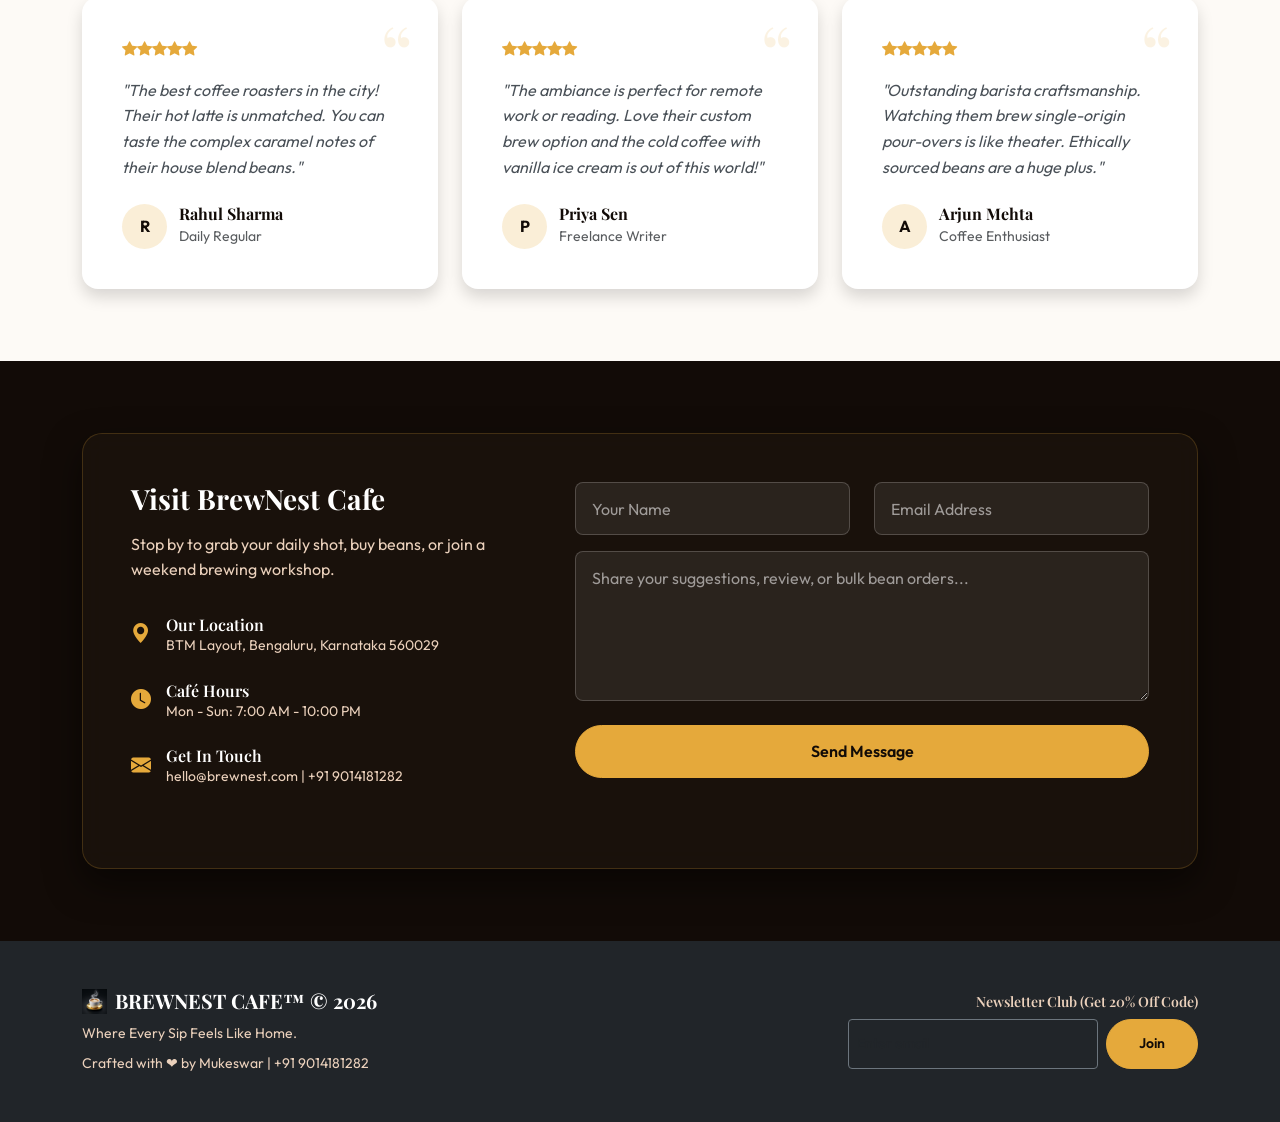
==== commit e610bd7b: "Force mobile browsers to reload stylesheet using a cache-buster query parameter (?v=1.1)" ====
--- a/index.html
+++ b/index.html
@@ -3,14 +3,14 @@
 <head>
   <meta charset="UTF-8">
   <meta name="viewport" content="width=device-width, initial-scale=1.0">
-  <title>BrewNest Coffee | Specialty Roasters & Café</title>
+  <title>BrewNest Cafe | Specialty Roasters & Café</title>
   
   <!-- Bootstrap 5 CSS -->
   <link href="https://cdn.jsdelivr.net/npm/bootstrap@5.3.3/dist/css/bootstrap.min.css" rel="stylesheet">
   <!-- Bootstrap Icons -->
   <link rel="stylesheet" href="https://cdn.jsdelivr.net/npm/bootstrap-icons@1.11.3/font/bootstrap-icons.min.css">
   <!-- Custom Stylesheet -->
-  <link rel="stylesheet" href="css/style.css">
+  <link rel="stylesheet" href="css/style.css?v=1.1">
 </head>
 <body>
 
@@ -18,8 +18,8 @@
   <nav class="navbar navbar-expand-lg navbar-dark bg-dark sticky-top" id="mainNavbar">
     <div class="container">
       <a class="navbar-brand fw-bold d-flex align-items-center gap-2" href="#">
-        <img src="images/logo.png" alt="BrewNest Coffee Logo" style="height: 35px; width: 35px; object-fit: contain;">
-        BrewNest Coffee
+        <img src="images/logo.png" alt="BrewNest Cafe Logo" style="height: 35px; width: 35px; object-fit: contain;">
+        BrewNest Cafe
       </a>
       
       <div class="d-flex align-items-center gap-3 order-lg-last">
@@ -50,7 +50,7 @@
   <!-- Hero Section -->
   <section id="home" class="hero">
     <div class="container text-center text-white relative-z">
-      <h1 class="display-2 fw-bold mb-3">BrewNest Coffee<br><span class="text-warning">Where Every Sip Feels Like Home</span></h1>
+      <h1 class="display-2 fw-bold mb-3">BrewNest Cafe<br><span class="text-warning">Where Every Sip Feels Like Home</span></h1>
       <p class="lead">Handcrafted specialty beans, expertly roasted and brewed to create unforgettable coffee moments.</p>
       <div class="hero-ctas d-flex gap-3 justify-content-center mt-4 flex-wrap">
         <a href="#menu" class="btn btn-gold btn-lg">Explore Menu</a>
@@ -79,7 +79,7 @@
           <span class="about-badge">OUR STORY</span>
           <h2 class="display-5 fw-bold text-white mb-4">Roasting Beans, Brewing Relationships</h2>
           <p class="lead text-muted">
-            At BrewNest Coffee, coffee is more than just a morning routine; it is an art, a craft, and a lifestyle. 
+            At BrewNest Cafe, coffee is more than just a morning routine; it is an art, a craft, and a lifestyle. 
           </p>
           <p class="text-muted">
             We partner directly with organic farmers across major coffee-producing belts to source 100% Arabica beans. Roasted in micro-batches right in our cafés, we ensure that every pour retains its authentic notes of sweet caramel, subtle fruit, and chocolatey richness.
@@ -491,7 +491,7 @@
       <div class="text-center mb-5">
         <span class="about-badge">COMMUNITY VOICES</span>
         <h2 class="display-5 fw-bold text-dark">Why Locals Love Us</h2>
-        <p class="lead text-muted max-600 mx-auto">See what our coffee lovers are saying about their daily BrewNest Coffee ritual.</p>
+        <p class="lead text-muted max-600 mx-auto">See what our coffee lovers are saying about their daily BrewNest Cafe ritual.</p>
       </div>
 
       <div class="row g-4">
@@ -556,7 +556,7 @@
         <div class="row g-5">
           <!-- Information Column -->
           <div class="col-lg-5">
-            <h3 class="text-white fw-bold mb-3">Visit BrewNest Coffee</h3>
+            <h3 class="text-white fw-bold mb-3">Visit BrewNest Cafe</h3>
             <p class="text-muted">Stop by to grab your daily shot, buy beans, or join a weekend brewing workshop.</p>
             
             <ul class="contact-info-list">
@@ -613,8 +613,8 @@
       <div class="row g-4 align-items-center justify-content-between">
         <div class="col-md-6 text-center text-md-start">
           <h5 class="fw-bold mb-2 d-flex align-items-center justify-content-center justify-content-md-start gap-2">
-            <img src="images/logo.png" alt="BrewNest Coffee Logo" style="height: 25px; width: 25px; object-fit: contain;">
-            BREWNEST COFFEE™ © 2026
+            <img src="images/logo.png" alt="BrewNest Cafe Logo" style="height: 25px; width: 25px; object-fit: contain;">
+            BREWNEST CAFE™ © 2026
           </h5>
           <p class="small text-muted mb-2">Where Every Sip Feels Like Home.</p>
           <p class="small text-muted mb-0">Crafted with ❤️ by Mukeswar | +91 9014181282</p>
@@ -657,7 +657,7 @@
       
       <!-- Promo code entry -->
       <div class="cart-coupon-wrap">
-        <input type="text" class="cart-coupon-input" id="couponInput" placeholder="Promo Code (HAVEN20)">
+        <input type="text" class="cart-coupon-input" id="couponInput" placeholder="Promo Code (BREWNEST20)">
         <button class="btn-apply-coupon" id="btnApplyCoupon">Apply</button>
       </div>
 
--- a/css/style.css
+++ b/css/style.css
@@ -28,11 +28,15 @@
   scroll-behavior: smooth;
 }
 
+html, body {
+  overflow-x: hidden;
+  width: 100%;
+}
+
 body {
   font-family: var(--font-sans);
   background-color: var(--color-bg-dark);
   color: var(--color-text-light);
-  overflow-x: hidden;
   line-height: 1.6;
 }
 
@@ -737,7 +741,7 @@
   position: fixed;
   top: 0;
   left: 0;
-  width: 100vw;
+  width: 100%;
   height: 100vh;
   background: rgba(0, 0, 0, 0.6);
   backdrop-filter: blur(5px);
@@ -755,7 +759,7 @@
 .cart-drawer {
   position: fixed;
   top: 0;
-  right: -420px;
+  right: 0;
   width: 100%;
   max-width: 420px;
   height: 100vh;
@@ -763,13 +767,14 @@
   border-left: 1px solid var(--color-glass-border);
   box-shadow: -10px 0 35px rgba(0,0,0,0.6);
   z-index: 1050;
-  transition: right 0.4s cubic-bezier(0.16, 1, 0.3, 1);
+  transform: translateX(100%);
+  transition: transform 0.4s cubic-bezier(0.16, 1, 0.3, 1);
   display: flex;
   flex-direction: column;
 }
 
 .cart-drawer.open {
-  right: 0;
+  transform: translateX(0);
 }
 
 .cart-header {
@@ -1208,14 +1213,94 @@
   #about, #brew-configurator, #menu, #gallery, .testimonials, #contact {
     padding: 5rem 0;
   }
+  .display-5 {
+    font-size: 2.25rem !important;
+  }
+  .brew-card.h-100 {
+    height: auto !important;
+  }
+  .navbar-nav {
+    padding-top: 1rem;
+    padding-bottom: 0.5rem;
+  }
+  .nav-link {
+    padding: 0.75rem 0 !important;
+    border-bottom: 1px solid rgba(255, 255, 255, 0.05);
+  }
+  .nav-link::after {
+    display: none;
+  }
+}
+
+@media (max-width: 768px) {
+  .lightbox-content {
+    max-width: 95%;
+  }
+  .lightbox-prev {
+    left: 10px;
+    background: rgba(0, 0, 0, 0.6);
+  }
+  .lightbox-next {
+    right: 10px;
+    background: rgba(0, 0, 0, 0.6);
+  }
+  .lightbox-close {
+    top: -50px;
+    right: 10px;
+  }
+  .contact-info-list {
+    margin: 1.5rem 0;
+  }
+  .brew-slider-input::-webkit-slider-thumb {
+    width: 24px;
+    height: 24px;
+  }
+  .brew-slider-input::-moz-range-thumb {
+    width: 24px;
+    height: 24px;
+  }
 }
 
 @media (max-width: 575px) {
+  .hero {
+    height: auto;
+    min-height: 100vh;
+    padding: 6rem 0;
+  }
   .hero h1 {
     font-size: 2.25rem;
   }
+  .hero-ctas {
+    flex-direction: column;
+    width: 100%;
+    max-width: 320px;
+    margin-left: auto;
+    margin-right: auto;
+  }
+  .hero-ctas .btn {
+    width: 100%;
+  }
   .cart-drawer {
-    max-width: 100vw;
+    max-width: 100%;
+  }
+  .contact-card {
+    padding: 1.5rem;
+  }
+  .brew-card {
+    padding: 1.25rem;
+  }
+  .about-img-container {
+    padding-right: 0;
+    padding-bottom: 0;
+  }
+  .about-img-container::before {
+    display: none;
+  }
+  .gallery-grid img {
+    height: 250px;
+  }
+  .review-card {
+    padding: 1.5rem;
   }
 }
 
